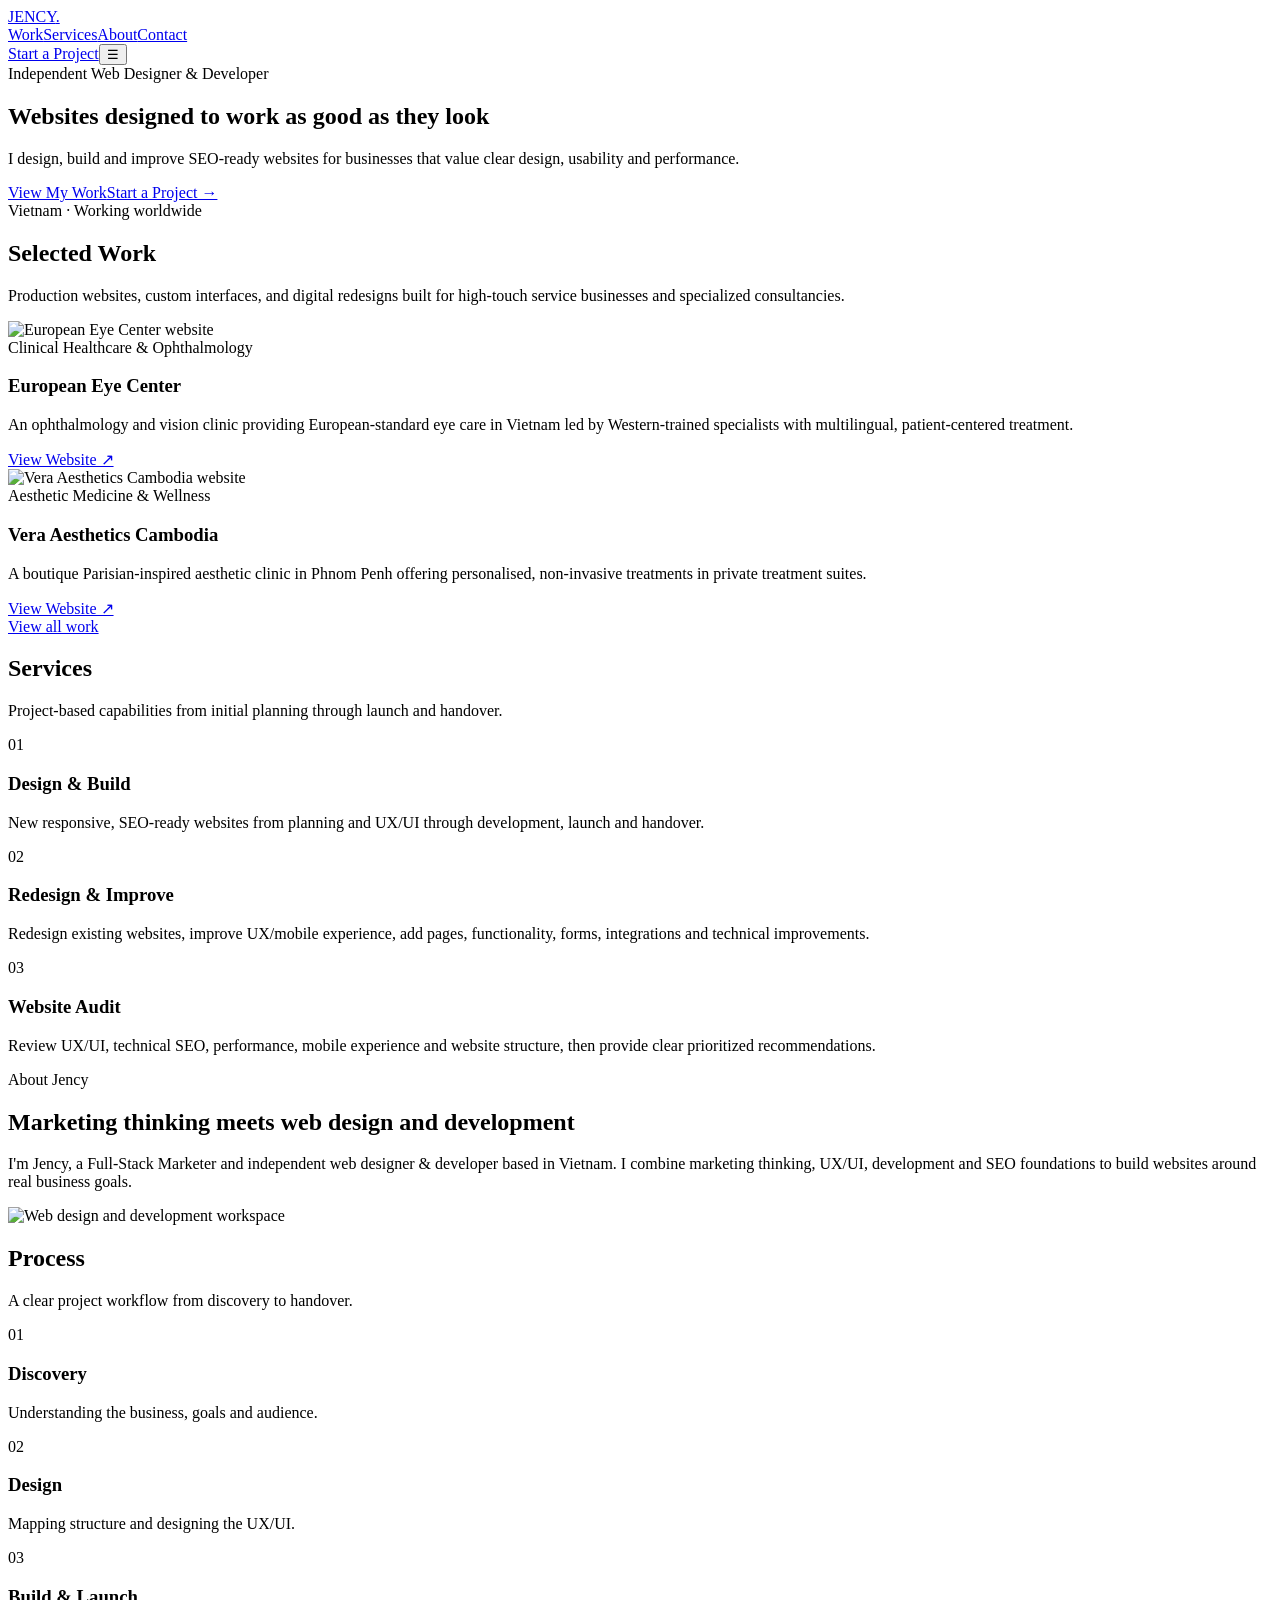
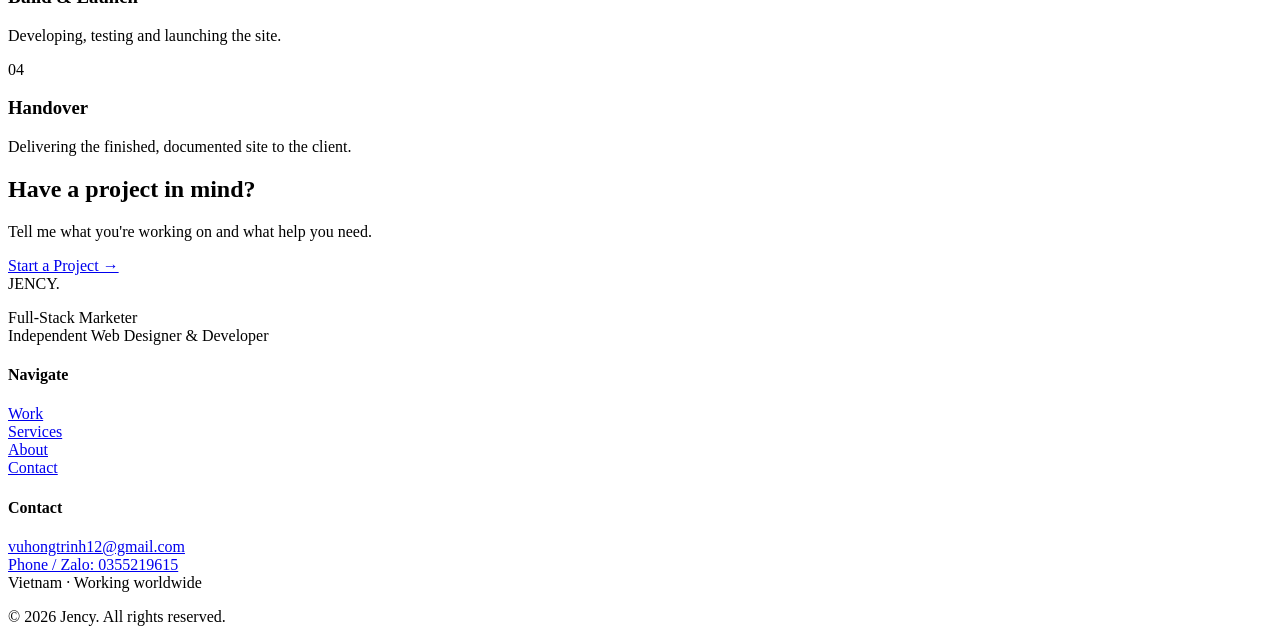
==== index.html @ 91e716db "Add files via upload" ====
<!DOCTYPE html>
<html lang="en"><head><meta charset="utf-8"/><meta content="width=device-width,initial-scale=1" name="viewport"/><title>Jency | Web Designer &amp; Developer</title><meta content="Jency — Full-Stack Marketer and Independent Web Designer &amp; Developer based in Vietnam." name="description"/><link href="assets/style.css" rel="stylesheet"/></head><body><header class="header"><div class="container nav"><a class="brand" href="./index.html">JENCY<span>.</span></a><nav class="navlinks"><a href="./work.html">Work</a><a href="./services.html">Services</a><a href="./about.html">About</a><a href="./contact.html">Contact</a></nav><a class="btn btn-primary" href="./contact.html">Start a Project</a><button aria-label="Open menu" class="menu">☰</button></div></header><main><section class="hero"><div class="container"><div class="eyebrow">Independent Web Designer &amp; Developer</div><h1>Websites designed to work as good as they look</h1><p class="lead">I design, build and improve SEO-ready websites for businesses that value clear design, usability and performance.</p><div class="actions"><a class="btn btn-secondary" href="./work.html">View My Work</a><a class="btn btn-primary" href="./contact.html">Start a Project →</a></div><div class="meta">Vietnam · Working worldwide</div></div></section><section class="section white"><div class="container"><div class="section-head"><h2>Selected Work</h2><p>Production websites, custom interfaces, and digital redesigns built for high-touch service businesses and specialized consultancies.</p></div><div class="work-grid"><article class="project"><div class="shot"><img alt="European Eye Center website" src="assets/images/portfolio_european_eye_center.png"/></div><div class="project-info"><div class="project-tag">Clinical Healthcare &amp; Ophthalmology</div><h3>European Eye Center</h3><p>An ophthalmology and vision clinic providing European-standard eye care in Vietnam led by Western-trained specialists with multilingual, patient-centered treatment.</p><a class="btn btn-primary project-cta" href="https://europeaneyecenter.com/" rel="noopener" target="_blank">View Website ↗</a></div></article><article class="project"><div class="shot"><img alt="Vera Aesthetics Cambodia website" src="assets/images/portfolio_vera_aesthetics.png"/></div><div class="project-info"><div class="project-tag">Aesthetic Medicine &amp; Wellness</div><h3>Vera Aesthetics Cambodia</h3><p>A boutique Parisian-inspired aesthetic clinic in Phnom Penh offering personalised, non-invasive treatments in private treatment suites.</p><a class="btn btn-primary project-cta" href="https://veraaestheticscambodia.com/" rel="noopener" target="_blank">View Website ↗</a></div></article></div><div class="actions"><a class="btn btn-secondary" href="./work.html">View all work</a></div></div></section><section class="section"><div class="container"><div class="section-head"><h2>Services</h2><p>Project-based capabilities from initial planning through launch and handover.</p></div><div class="services"><article class="service"><span class="num">01</span><h3>Design &amp; Build</h3><p>New responsive, SEO-ready websites from planning and UX/UI through development, launch and handover.</p></article><article class="service"><span class="num">02</span><h3>Redesign &amp; Improve</h3><p>Redesign existing websites, improve UX/mobile experience, add pages, functionality, forms, integrations and technical improvements.</p></article><article class="service"><span class="num">03</span><h3>Website Audit</h3><p>Review UX/UI, technical SEO, performance, mobile experience and website structure, then provide clear prioritized recommendations.</p></article></div></div></section><section class="section dark"><div class="container approach"><div><div class="eyebrow">About Jency</div><h2>Marketing thinking meets web design and development</h2><p>I'm Jency, a Full-Stack Marketer and independent web designer &amp; developer based in Vietnam. I combine marketing thinking, UX/UI, development and SEO foundations to build websites around real business goals.</p></div><img alt="Web design and development workspace" src="assets/images/jency_approach_workspace.webp"/></div></section><section class="section"><div class="container"><div class="section-head"><h2>Process</h2><p>A clear project workflow from discovery to handover.</p></div><div class="process"><div class="step"><span class="num">01</span><h3>Discovery</h3><p>Understanding the business, goals and audience.</p></div><div class="step"><span class="num">02</span><h3>Design</h3><p>Mapping structure and designing the UX/UI.</p></div><div class="step"><span class="num">03</span><h3>Build &amp; Launch</h3><p>Developing, testing and launching the site.</p></div><div class="step"><span class="num">04</span><h3>Handover</h3><p>Delivering the finished, documented site to the client.</p></div></div></div></section><section class="section white"><div class="container"><div class="section-head"><h2>Have a project in mind?</h2><p>Tell me what you're working on and what help you need.</p></div><a class="btn btn-primary" href="./contact.html">Start a Project →</a></div></section></main><footer class="footer"><div class="container"><div class="footer-grid"><div><div class="brand">JENCY<span>.</span></div><p>Full-Stack Marketer<br/>Independent Web Designer &amp; Developer</p></div><div><h4>Navigate</h4><p><a href="./work.html">Work</a><br/><a href="./services.html">Services</a><br/><a href="./about.html">About</a><br/><a href="./contact.html">Contact</a></p></div><div><h4>Contact</h4><p><a href="mailto:vuhongtrinh12@gmail.com">vuhongtrinh12@gmail.com</a><br/><a href="tel:0355219615">Phone / Zalo: 0355219615</a><br/>Vietnam · Working worldwide</p></div></div><div class="copyright">© 2026 Jency. All rights reserved.</div></div></footer><script src="assets/script.js"></script></body></html>
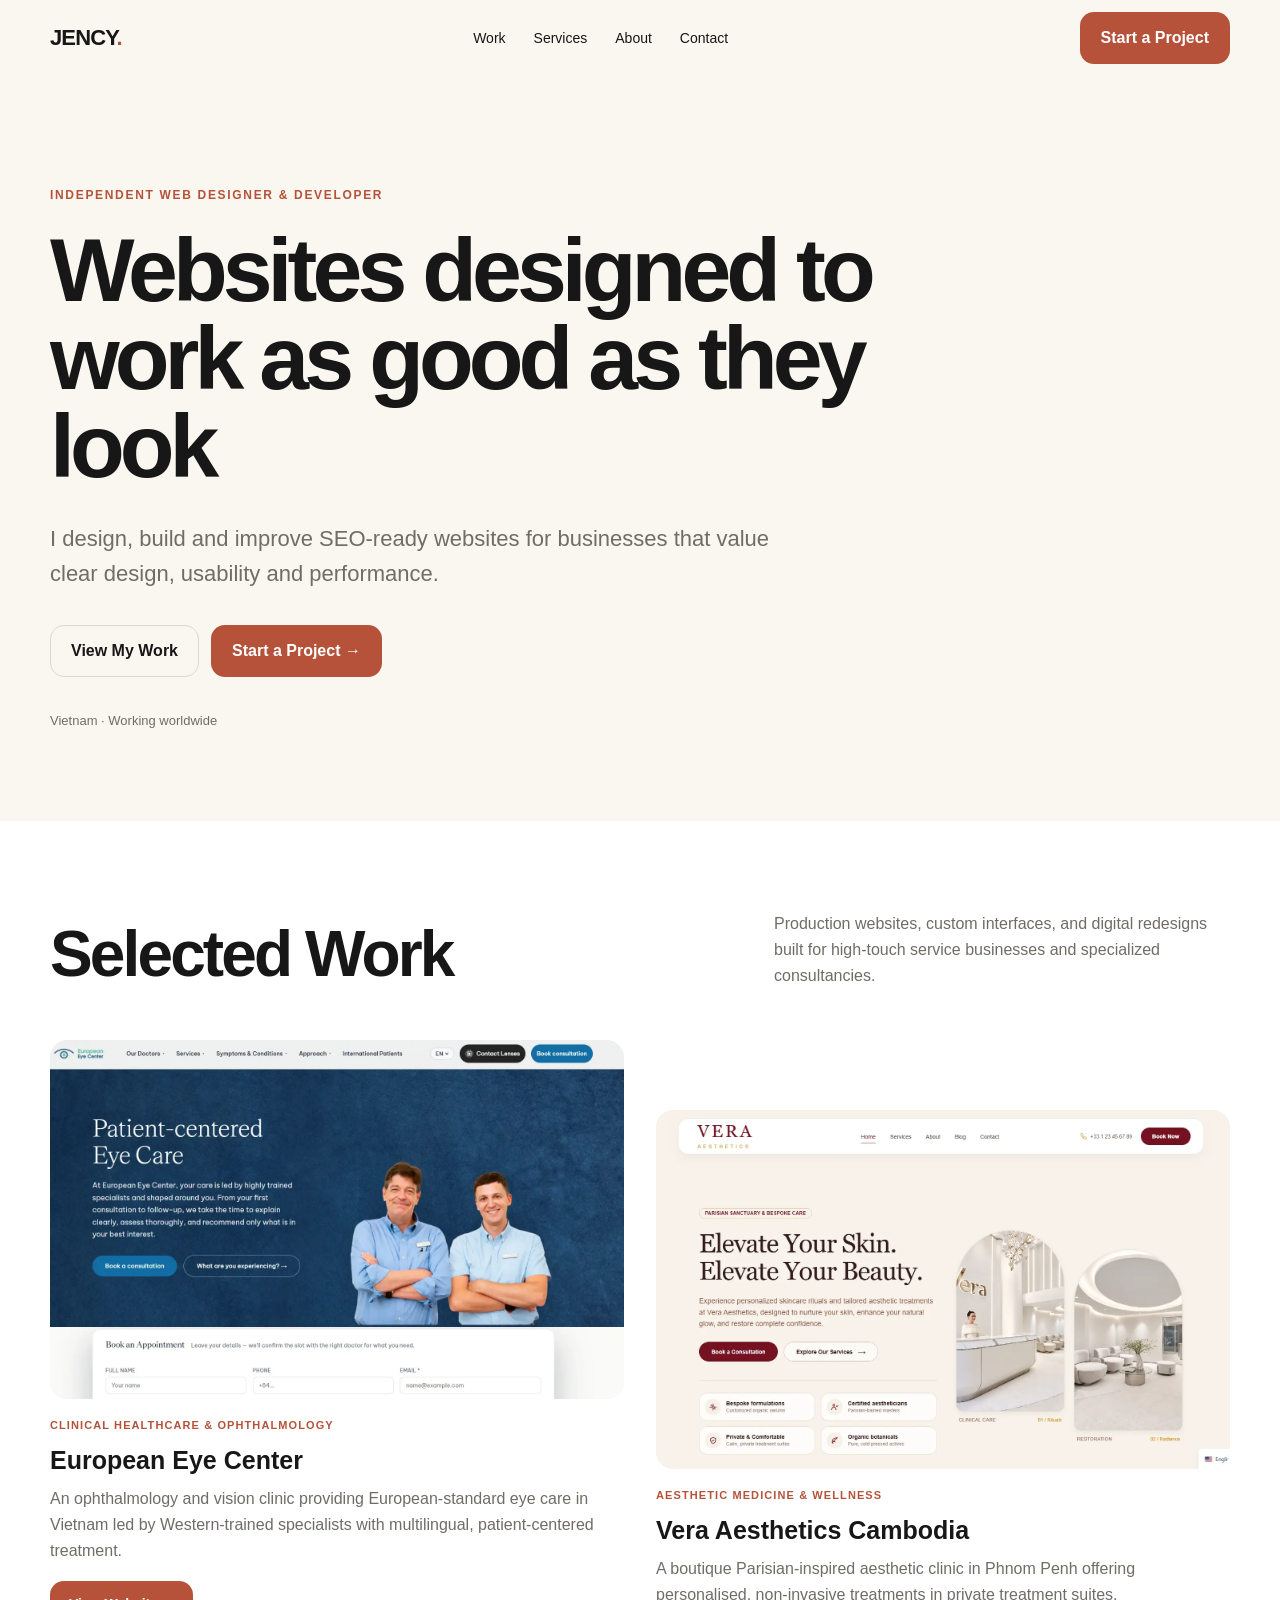
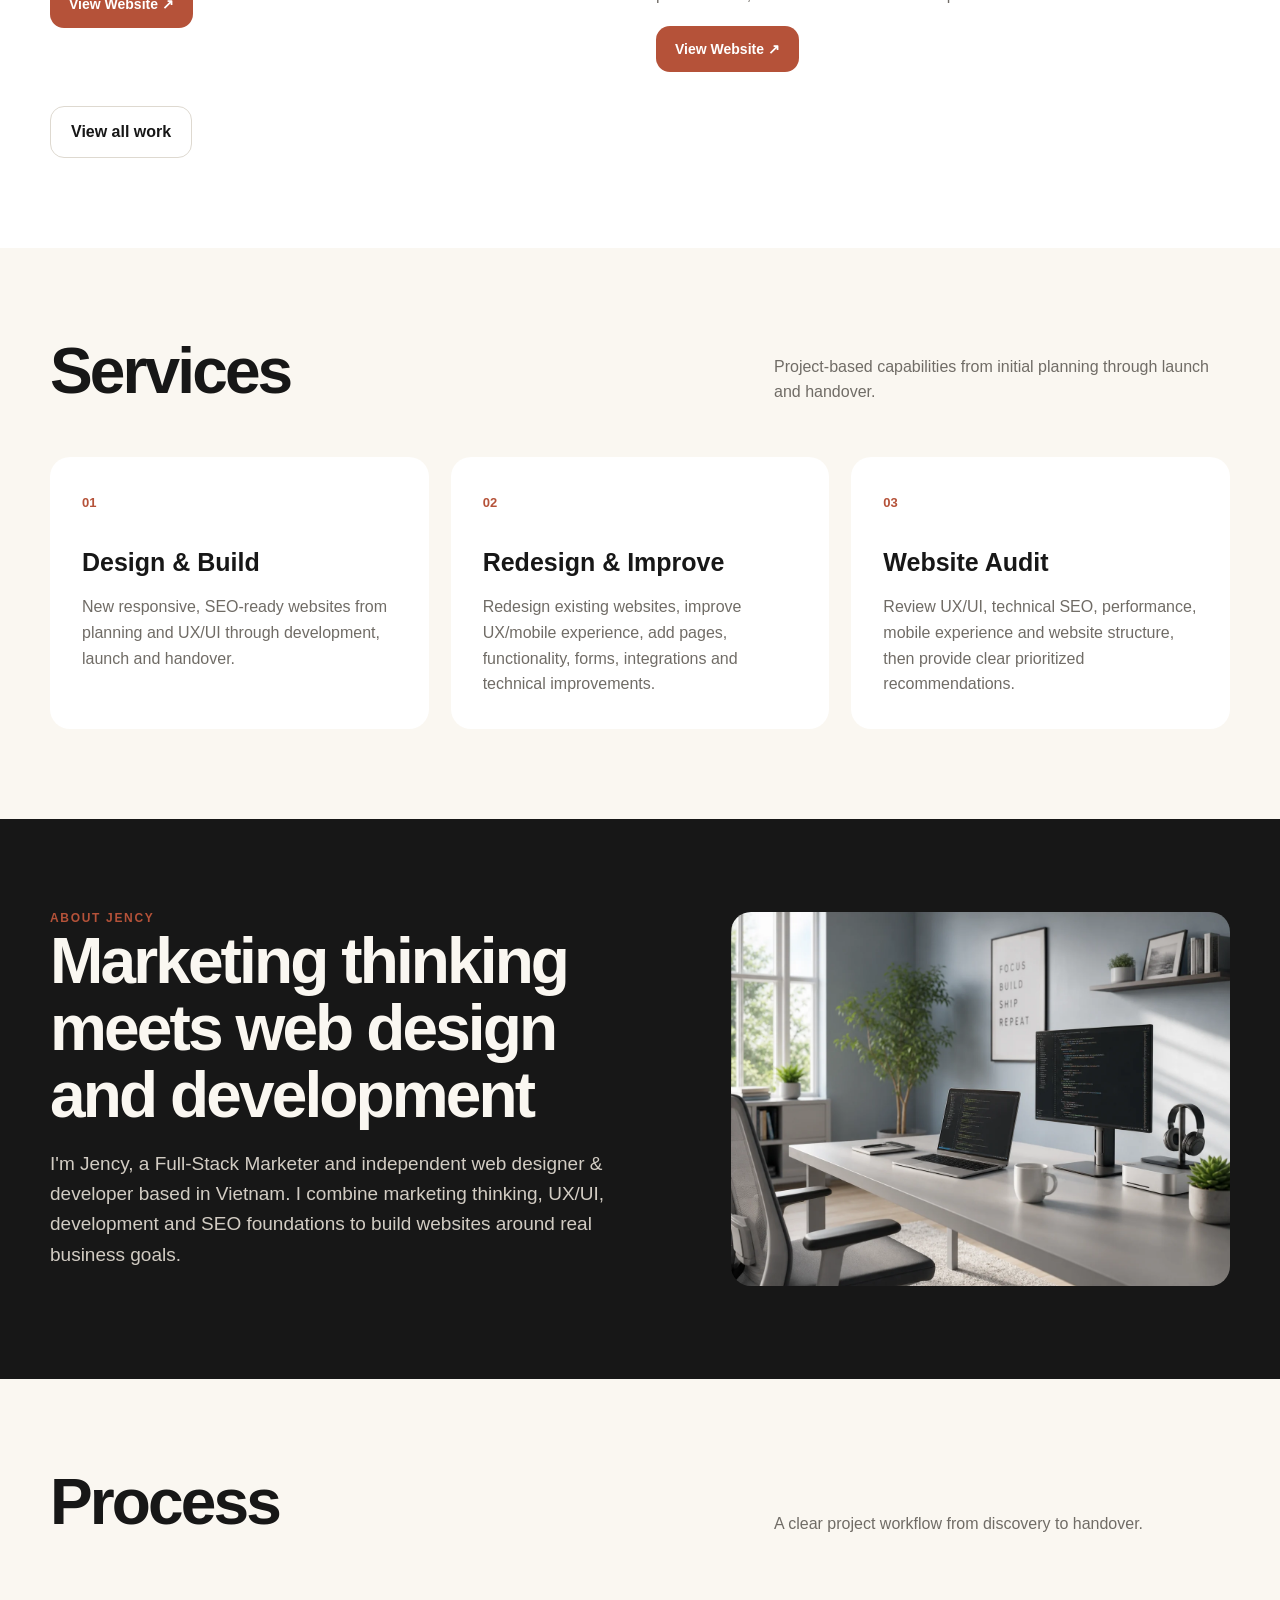
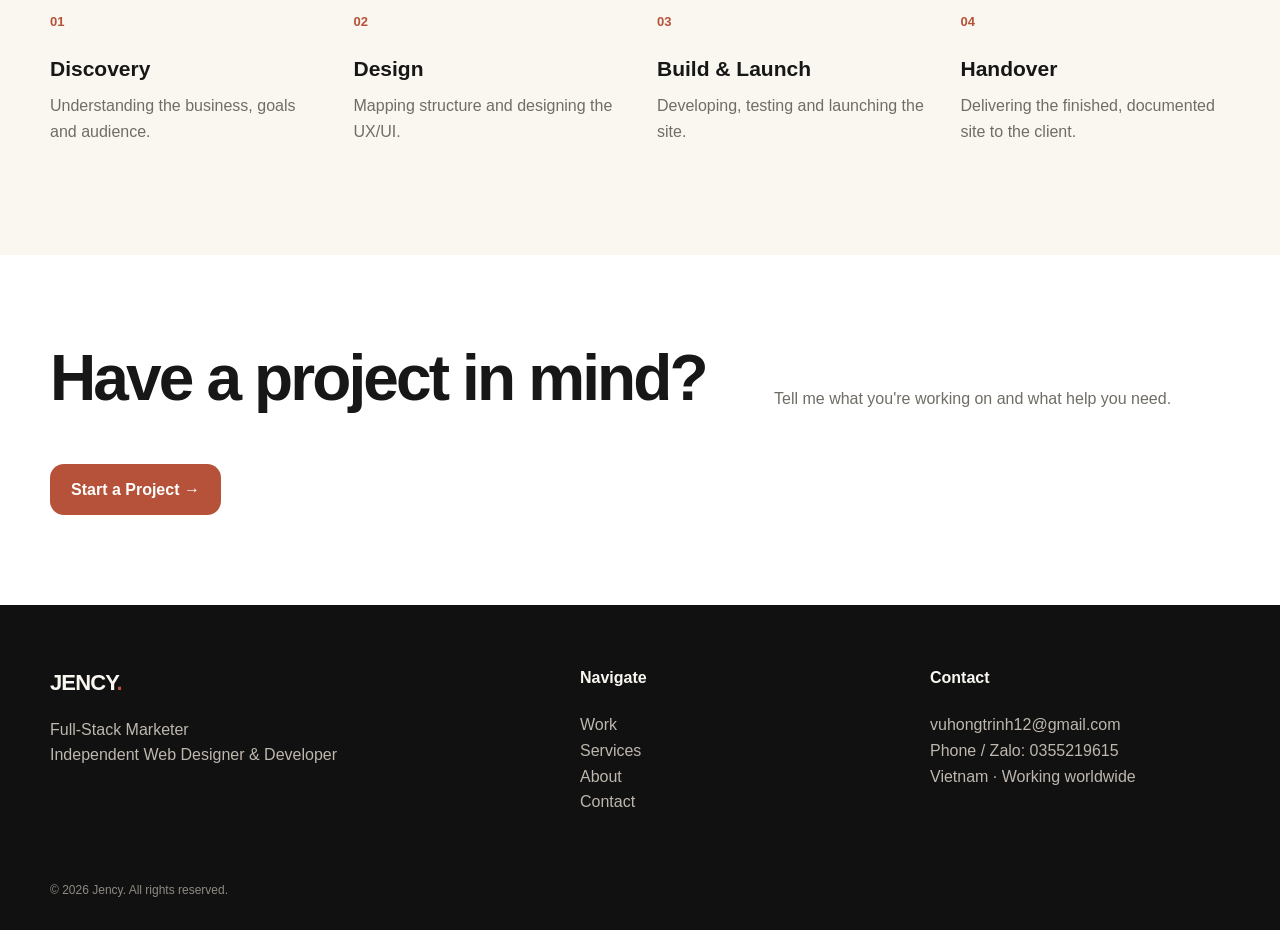
==== commit 0298d183: "pdate portfolio project images" ====
--- a/index.html
+++ b/index.html
@@ -1,2 +1,477 @@
 <!DOCTYPE html>
-<html lang="en"><head><meta charset="utf-8"/><meta content="width=device-width,initial-scale=1" name="viewport"/><title>Jency | Web Designer &amp; Developer</title><meta content="Jency — Full-Stack Marketer and Independent Web Designer &amp; Developer based in Vietnam." name="description"/><link href="assets/style.css" rel="stylesheet"/></head><body><header class="header"><div class="container nav"><a class="brand" href="./index.html">JENCY<span>.</span></a><nav class="navlinks"><a href="./work.html">Work</a><a href="./services.html">Services</a><a href="./about.html">About</a><a href="./contact.html">Contact</a></nav><a class="btn btn-primary" href="./contact.html">Start a Project</a><button aria-label="Open menu" class="menu">☰</button></div></header><main><section class="hero"><div class="container"><div class="eyebrow">Independent Web Designer &amp; Developer</div><h1>Websites designed to work as good as they look</h1><p class="lead">I design, build and improve SEO-ready websites for businesses that value clear design, usability and performance.</p><div class="actions"><a class="btn btn-secondary" href="./work.html">View My Work</a><a class="btn btn-primary" href="./contact.html">Start a Project →</a></div><div class="meta">Vietnam · Working worldwide</div></div></section><section class="section white"><div class="container"><div class="section-head"><h2>Selected Work</h2><p>Production websites, custom interfaces, and digital redesigns built for high-touch service businesses and specialized consultancies.</p></div><div class="work-grid"><article class="project"><div class="shot"><img alt="European Eye Center website" src="assets/images/portfolio_european_eye_center.png"/></div><div class="project-info"><div class="project-tag">Clinical Healthcare &amp; Ophthalmology</div><h3>European Eye Center</h3><p>An ophthalmology and vision clinic providing European-standard eye care in Vietnam led by Western-trained specialists with multilingual, patient-centered treatment.</p><a class="btn btn-primary project-cta" href="https://europeaneyecenter.com/" rel="noopener" target="_blank">View Website ↗</a></div></article><article class="project"><div class="shot"><img alt="Vera Aesthetics Cambodia website" src="assets/images/portfolio_vera_aesthetics.png"/></div><div class="project-info"><div class="project-tag">Aesthetic Medicine &amp; Wellness</div><h3>Vera Aesthetics Cambodia</h3><p>A boutique Parisian-inspired aesthetic clinic in Phnom Penh offering personalised, non-invasive treatments in private treatment suites.</p><a class="btn btn-primary project-cta" href="https://veraaestheticscambodia.com/" rel="noopener" target="_blank">View Website ↗</a></div></article></div><div class="actions"><a class="btn btn-secondary" href="./work.html">View all work</a></div></div></section><section class="section"><div class="container"><div class="section-head"><h2>Services</h2><p>Project-based capabilities from initial planning through launch and handover.</p></div><div class="services"><article class="service"><span class="num">01</span><h3>Design &amp; Build</h3><p>New responsive, SEO-ready websites from planning and UX/UI through development, launch and handover.</p></article><article class="service"><span class="num">02</span><h3>Redesign &amp; Improve</h3><p>Redesign existing websites, improve UX/mobile experience, add pages, functionality, forms, integrations and technical improvements.</p></article><article class="service"><span class="num">03</span><h3>Website Audit</h3><p>Review UX/UI, technical SEO, performance, mobile experience and website structure, then provide clear prioritized recommendations.</p></article></div></div></section><section class="section dark"><div class="container approach"><div><div class="eyebrow">About Jency</div><h2>Marketing thinking meets web design and development</h2><p>I'm Jency, a Full-Stack Marketer and independent web designer &amp; developer based in Vietnam. I combine marketing thinking, UX/UI, development and SEO foundations to build websites around real business goals.</p></div><img alt="Web design and development workspace" src="assets/images/jency_approach_workspace.webp"/></div></section><section class="section"><div class="container"><div class="section-head"><h2>Process</h2><p>A clear project workflow from discovery to handover.</p></div><div class="process"><div class="step"><span class="num">01</span><h3>Discovery</h3><p>Understanding the business, goals and audience.</p></div><div class="step"><span class="num">02</span><h3>Design</h3><p>Mapping structure and designing the UX/UI.</p></div><div class="step"><span class="num">03</span><h3>Build &amp; Launch</h3><p>Developing, testing and launching the site.</p></div><div class="step"><span class="num">04</span><h3>Handover</h3><p>Delivering the finished, documented site to the client.</p></div></div></div></section><section class="section white"><div class="container"><div class="section-head"><h2>Have a project in mind?</h2><p>Tell me what you're working on and what help you need.</p></div><a class="btn btn-primary" href="./contact.html">Start a Project →</a></div></section></main><footer class="footer"><div class="container"><div class="footer-grid"><div><div class="brand">JENCY<span>.</span></div><p>Full-Stack Marketer<br/>Independent Web Designer &amp; Developer</p></div><div><h4>Navigate</h4><p><a href="./work.html">Work</a><br/><a href="./services.html">Services</a><br/><a href="./about.html">About</a><br/><a href="./contact.html">Contact</a></p></div><div><h4>Contact</h4><p><a href="mailto:vuhongtrinh12@gmail.com">vuhongtrinh12@gmail.com</a><br/><a href="tel:0355219615">Phone / Zalo: 0355219615</a><br/>Vietnam · Working worldwide</p></div></div><div class="copyright">© 2026 Jency. All rights reserved.</div></div></footer><script src="assets/script.js"></script></body></html>+<html lang="en">
+
+<head>
+  <meta charset="utf-8"/>
+  <meta content="width=device-width,initial-scale=1" name="viewport"/>
+
+  <title>Jency | Web Designer &amp; Developer</title>
+
+  <meta
+    content="Jency — Full-Stack Marketer and Independent Web Designer &amp; Developer based in Vietnam."
+    name="description"
+  />
+
+  <link href="assets/style.css" rel="stylesheet"/>
+</head>
+
+<body>
+
+  <!-- HEADER -->
+  <header class="header">
+    <div class="container nav">
+
+      <a class="brand" href="./index.html">
+        JENCY<span>.</span>
+      </a>
+
+      <nav class="navlinks">
+        <a href="./work.html">Work</a>
+        <a href="./services.html">Services</a>
+        <a href="./about.html">About</a>
+        <a href="./contact.html">Contact</a>
+      </nav>
+
+      <a class="btn btn-primary" href="./contact.html">
+        Start a Project
+      </a>
+
+      <button aria-label="Open menu" class="menu">☰</button>
+
+    </div>
+  </header>
+
+
+  <main>
+
+    <!-- HERO -->
+    <section class="hero">
+      <div class="container">
+
+        <div class="eyebrow">
+          Independent Web Designer &amp; Developer
+        </div>
+
+        <h1>
+          Websites designed to work as good as they look
+        </h1>
+
+        <p class="lead">
+          I design, build and improve SEO-ready websites for businesses
+          that value clear design, usability and performance.
+        </p>
+
+        <div class="actions">
+
+          <a class="btn btn-secondary" href="./work.html">
+            View My Work
+          </a>
+
+          <a class="btn btn-primary" href="./contact.html">
+            Start a Project →
+          </a>
+
+        </div>
+
+        <div class="meta">
+          Vietnam · Working worldwide
+        </div>
+
+      </div>
+    </section>
+
+
+    <!-- SELECTED WORK -->
+    <section class="section white">
+      <div class="container">
+
+        <div class="section-head">
+
+          <h2>Selected Work</h2>
+
+          <p>
+            Production websites, custom interfaces, and digital redesigns
+            built for high-touch service businesses and specialized
+            consultancies.
+          </p>
+
+        </div>
+
+
+        <div class="work-grid">
+
+
+          <!-- EUROPEAN EYE CENTER -->
+          <article class="project">
+
+            <div class="shot">
+
+              <img
+                alt="European Eye Center website"
+                src="assets/images/portfolio_european_eye_center.webp"
+              />
+
+            </div>
+
+            <div class="project-info">
+
+              <div class="project-tag">
+                Clinical Healthcare &amp; Ophthalmology
+              </div>
+
+              <h3>European Eye Center</h3>
+
+              <p>
+                An ophthalmology and vision clinic providing European-standard
+                eye care in Vietnam led by Western-trained specialists with
+                multilingual, patient-centered treatment.
+              </p>
+
+              <a
+                class="btn btn-primary project-cta"
+                href="https://europeaneyecenter.com/"
+                rel="noopener"
+                target="_blank"
+              >
+                View Website ↗
+              </a>
+
+            </div>
+
+          </article>
+
+
+          <!-- VERA AESTHETICS CAMBODIA -->
+          <article class="project">
+
+            <div class="shot">
+
+              <img
+                alt="Vera Aesthetics Cambodia website"
+                src="assets/images/portfolio_vera_aesthetics.webp"
+              />
+
+            </div>
+
+            <div class="project-info">
+
+              <div class="project-tag">
+                Aesthetic Medicine &amp; Wellness
+              </div>
+
+              <h3>Vera Aesthetics Cambodia</h3>
+
+              <p>
+                A boutique Parisian-inspired aesthetic clinic in Phnom Penh
+                offering personalised, non-invasive treatments in private
+                treatment suites.
+              </p>
+
+              <a
+                class="btn btn-primary project-cta"
+                href="https://veraaestheticscambodia.com/"
+                rel="noopener"
+                target="_blank"
+              >
+                View Website ↗
+              </a>
+
+            </div>
+
+          </article>
+
+
+        </div>
+
+
+        <div class="actions">
+
+          <a class="btn btn-secondary" href="./work.html">
+            View all work
+          </a>
+
+        </div>
+
+      </div>
+    </section>
+
+
+    <!-- SERVICES -->
+    <section class="section">
+      <div class="container">
+
+        <div class="section-head">
+
+          <h2>Services</h2>
+
+          <p>
+            Project-based capabilities from initial planning through
+            launch and handover.
+          </p>
+
+        </div>
+
+
+        <div class="services">
+
+          <article class="service">
+
+            <span class="num">01</span>
+
+            <h3>Design &amp; Build</h3>
+
+            <p>
+              New responsive, SEO-ready websites from planning and UX/UI
+              through development, launch and handover.
+            </p>
+
+          </article>
+
+
+          <article class="service">
+
+            <span class="num">02</span>
+
+            <h3>Redesign &amp; Improve</h3>
+
+            <p>
+              Redesign existing websites, improve UX/mobile experience,
+              add pages, functionality, forms, integrations and technical
+              improvements.
+            </p>
+
+          </article>
+
+
+          <article class="service">
+
+            <span class="num">03</span>
+
+            <h3>Website Audit</h3>
+
+            <p>
+              Review UX/UI, technical SEO, performance, mobile experience
+              and website structure, then provide clear prioritized
+              recommendations.
+            </p>
+
+          </article>
+
+        </div>
+
+      </div>
+    </section>
+
+
+    <!-- ABOUT -->
+    <section class="section dark">
+
+      <div class="container approach">
+
+        <div>
+
+          <div class="eyebrow">
+            About Jency
+          </div>
+
+          <h2>
+            Marketing thinking meets web design and development
+          </h2>
+
+          <p>
+            I'm Jency, a Full-Stack Marketer and independent web designer
+            &amp; developer based in Vietnam. I combine marketing thinking,
+            UX/UI, development and SEO foundations to build websites around
+            real business goals.
+          </p>
+
+        </div>
+
+
+        <img
+          alt="Web design and development workspace"
+          src="assets/images/jency_approach_workspace.webp"
+        />
+
+      </div>
+
+    </section>
+
+
+    <!-- PROCESS -->
+    <section class="section">
+
+      <div class="container">
+
+        <div class="section-head">
+
+          <h2>Process</h2>
+
+          <p>
+            A clear project workflow from discovery to handover.
+          </p>
+
+        </div>
+
+
+        <div class="process">
+
+          <div class="step">
+
+            <span class="num">01</span>
+
+            <h3>Discovery</h3>
+
+            <p>
+              Understanding the business, goals and audience.
+            </p>
+
+          </div>
+
+
+          <div class="step">
+
+            <span class="num">02</span>
+
+            <h3>Design</h3>
+
+            <p>
+              Mapping structure and designing the UX/UI.
+            </p>
+
+          </div>
+
+
+          <div class="step">
+
+            <span class="num">03</span>
+
+            <h3>Build &amp; Launch</h3>
+
+            <p>
+              Developing, testing and launching the site.
+            </p>
+
+          </div>
+
+
+          <div class="step">
+
+            <span class="num">04</span>
+
+            <h3>Handover</h3>
+
+            <p>
+              Delivering the finished, documented site to the client.
+            </p>
+
+          </div>
+
+        </div>
+
+      </div>
+
+    </section>
+
+
+    <!-- CTA -->
+    <section class="section white">
+
+      <div class="container">
+
+        <div class="section-head">
+
+          <h2>Have a project in mind?</h2>
+
+          <p>
+            Tell me what you're working on and what help you need.
+          </p>
+
+        </div>
+
+        <a class="btn btn-primary" href="./contact.html">
+          Start a Project →
+        </a>
+
+      </div>
+
+    </section>
+
+  </main>
+
+
+  <!-- FOOTER -->
+  <footer class="footer">
+
+    <div class="container">
+
+      <div class="footer-grid">
+
+        <div>
+
+          <div class="brand">
+            JENCY<span>.</span>
+          </div>
+
+          <p>
+            Full-Stack Marketer<br/>
+            Independent Web Designer &amp; Developer
+          </p>
+
+        </div>
+
+
+        <div>
+
+          <h4>Navigate</h4>
+
+          <p>
+            <a href="./work.html">Work</a><br/>
+            <a href="./services.html">Services</a><br/>
+            <a href="./about.html">About</a><br/>
+            <a href="./contact.html">Contact</a>
+          </p>
+
+        </div>
+
+
+        <div>
+
+          <h4>Contact</h4>
+
+          <p>
+
+            <a href="mailto:vuhongtrinh12@gmail.com">
+              vuhongtrinh12@gmail.com
+            </a>
+
+            <br/>
+
+            <a href="tel:0355219615">
+              Phone / Zalo: 0355219615
+            </a>
+
+            <br/>
+
+            Vietnam · Working worldwide
+
+          </p>
+
+        </div>
+
+      </div>
+
+
+      <div class="copyright">
+        © 2026 Jency. All rights reserved.
+      </div>
+
+    </div>
+
+  </footer>
+
+
+  <script src="assets/script.js"></script>
+
+</body>
+</html>
--- a/assets/style.css
+++ b/assets/style.css
@@ -0,0 +1,8 @@
+
+:root{--ink:#171717;--terra:#B55239;--ivory:#FAF7F1;--muted:#706C66;--line:#DED9D0;--white:#fff;--max:1180px}
+*{box-sizing:border-box}html{scroll-behavior:smooth}body{margin:0;background:var(--ivory);color:var(--ink);font-family:Inter,Arial,sans-serif;line-height:1.6}a{color:inherit;text-decoration:none}img{display:block;max-width:100%}.container{width:min(var(--max),calc(100% - 40px));margin:auto}.header{position:sticky;top:0;z-index:50;background:rgba(250,247,241,.94);backdrop-filter:blur(12px)}.nav{height:76px;display:flex;align-items:center;justify-content:space-between}.brand{font-size:22px;font-weight:800;letter-spacing:-.04em}.brand span{color:var(--terra)}.navlinks{display:flex;align-items:center;gap:28px;font-size:14px}.btn{display:inline-flex;align-items:center;justify-content:center;gap:8px;padding:12px 20px;border-radius:14px;border:1px solid transparent;font-weight:700;transition:.2s}.btn-primary{background:var(--terra);color:#fff}.btn-primary:hover{background:var(--ink)}.btn-secondary{border-color:var(--line);background:transparent}.btn-secondary:hover{border-color:var(--ink)}.menu{display:none;background:none;border:0;font-size:25px}.hero{padding:110px 0 90px}.eyebrow{font-size:12px;text-transform:uppercase;letter-spacing:.14em;color:var(--terra);font-weight:800}.hero h1{font-size:clamp(48px,7vw,92px);line-height:.98;letter-spacing:-.055em;max-width:950px;margin:22px 0 30px}.lead{font-size:clamp(18px,2vw,22px);color:var(--muted);max-width:720px}.actions{display:flex;gap:12px;flex-wrap:wrap;margin-top:34px}.meta{margin-top:34px;color:var(--muted);font-size:13px}.section{padding:90px 0}.section.white{background:#fff}.section.dark{background:var(--ink);color:var(--ivory)}.section-head{display:grid;grid-template-columns:1.2fr .8fr;gap:40px;align-items:end;margin-bottom:52px}.section h2{font-size:clamp(38px,5vw,64px);line-height:1.05;letter-spacing:-.045em;margin:0}.section-head p{margin:0;color:var(--muted)}.dark .section-head p{color:#c8c1b7}.work-grid{display:grid;grid-template-columns:1fr 1fr;gap:56px 32px}.project:nth-child(even){margin-top:70px}.shot{overflow:hidden;border-radius:18px;background:#eee}.shot img{width:100%;aspect-ratio:16/10;object-fit:cover;object-position:top;transition:transform .45s}.project:hover .shot img{transform:scale(1.015)}.project-info{padding-top:18px}.project-tag{font-size:11px;letter-spacing:.1em;text-transform:uppercase;color:var(--terra);font-weight:800}.project h3{font-size:25px;margin:6px 0}.project p{color:var(--muted);margin:0;max-width:560px}.services{display:grid;grid-template-columns:repeat(3,1fr);gap:22px}.service{padding:32px;border-radius:20px;background:#fff}.num{color:var(--terra);font-weight:800;font-size:13px}.service h3{font-size:25px;margin:28px 0 12px}.service p{color:var(--muted);margin:0}.approach{display:grid;grid-template-columns:1.1fr .9fr;gap:70px;align-items:center}.approach h2{max-width:700px}.approach p{font-size:19px;color:#d2ccc3;max-width:690px}.approach img{border-radius:20px;aspect-ratio:4/3;object-fit:cover}.process{display:grid;grid-template-columns:repeat(4,1fr);gap:34px}.step{padding:20px 0}.step h3{font-size:21px;margin:18px 0 8px}.step p{color:var(--muted);margin:0}.contact{display:grid;grid-template-columns:.85fr 1.15fr;gap:70px}.contact h2{margin-bottom:20px}.contact-details{margin-top:32px;display:grid;gap:10px}.form{background:#fff;padding:34px;border-radius:22px}.fields{display:grid;grid-template-columns:1fr 1fr;gap:18px}.field{display:grid;gap:7px}.field.full{grid-column:1/-1}label{font-size:13px;font-weight:700}input,select,textarea{width:100%;padding:13px 14px;border:1px solid var(--line);border-radius:12px;background:#fff;font:inherit}textarea{min-height:140px;resize:vertical}.footer{background:#111;color:var(--ivory);padding:60px 0 30px}.footer-grid{display:grid;grid-template-columns:1.6fr 1fr 1fr;gap:50px}.footer p,.footer a{color:#bdb7ae}.footer h4{margin-top:0}.copyright{margin-top:50px;color:#8f8981;font-size:12px}.page-hero{padding:90px 0 60px}.page-hero h1{font-size:clamp(50px,7vw,84px);letter-spacing:-.05em;line-height:1;margin:10px 0 20px}.about-grid{display:grid;grid-template-columns:1fr 1fr;gap:70px;align-items:center}.about-grid img{border-radius:20px}.about-copy p{font-size:18px;color:var(--muted)}
+@media(max-width:850px){.navlinks{display:none}.menu{display:block}.navlinks.open{display:flex;position:absolute;top:76px;left:0;right:0;background:var(--ivory);padding:24px;flex-direction:column;align-items:flex-start}.hero{padding:75px 0 65px}.section{padding:70px 0}.section-head,.approach,.contact,.about-grid{grid-template-columns:1fr}.work-grid,.services,.process{grid-template-columns:1fr}.project:nth-child(even){margin-top:0}.fields{grid-template-columns:1fr}.footer-grid{grid-template-columns:1fr}.nav .btn{display:none}}
+
+.project-cta{margin-top:18px;padding:11px 18px;font-size:14px;width:max-content}.project-info .project-cta{color:#fff}.project-cta:hover{color:#fff}
+
+.form-status{margin:12px 0 0;font-size:13px;line-height:1.5}.form-status.success{color:#2f6b45}.form-status.error{color:#a13a2c}.form .btn[disabled]{opacity:.7;cursor:wait}
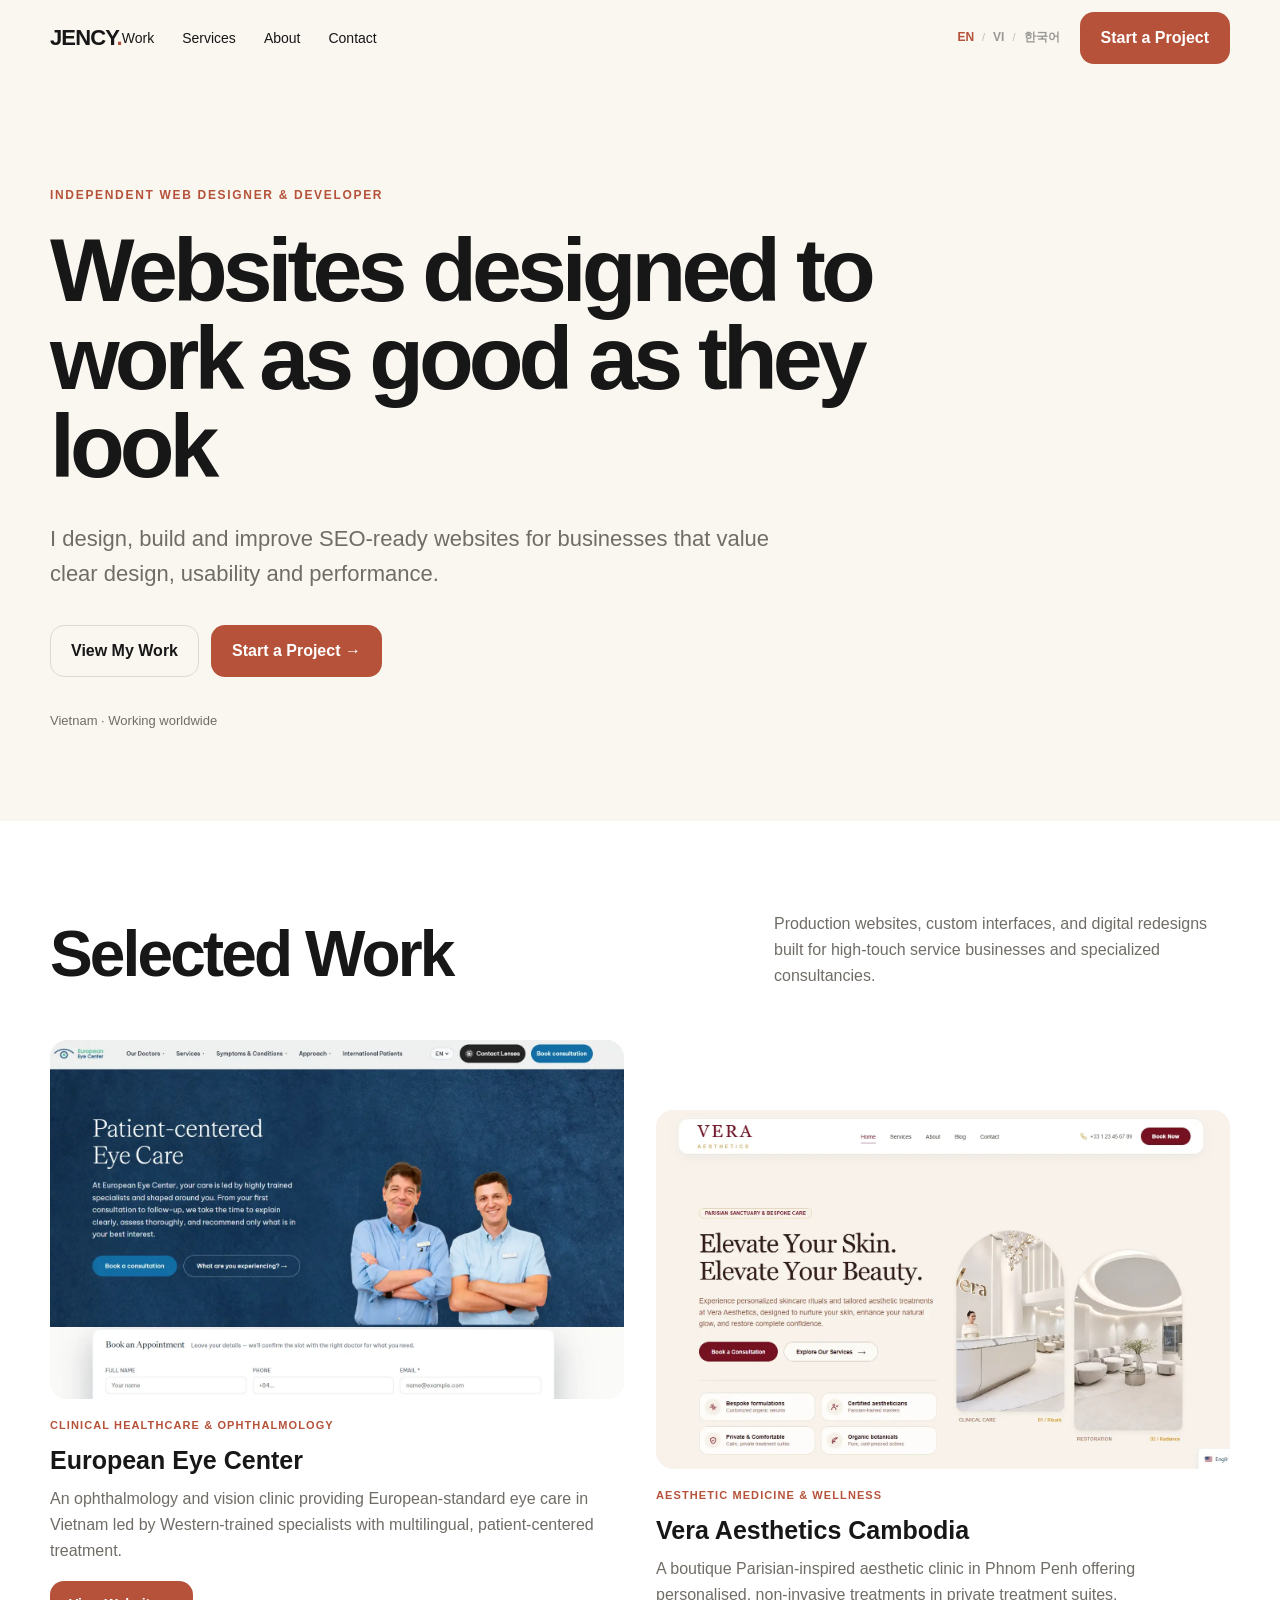
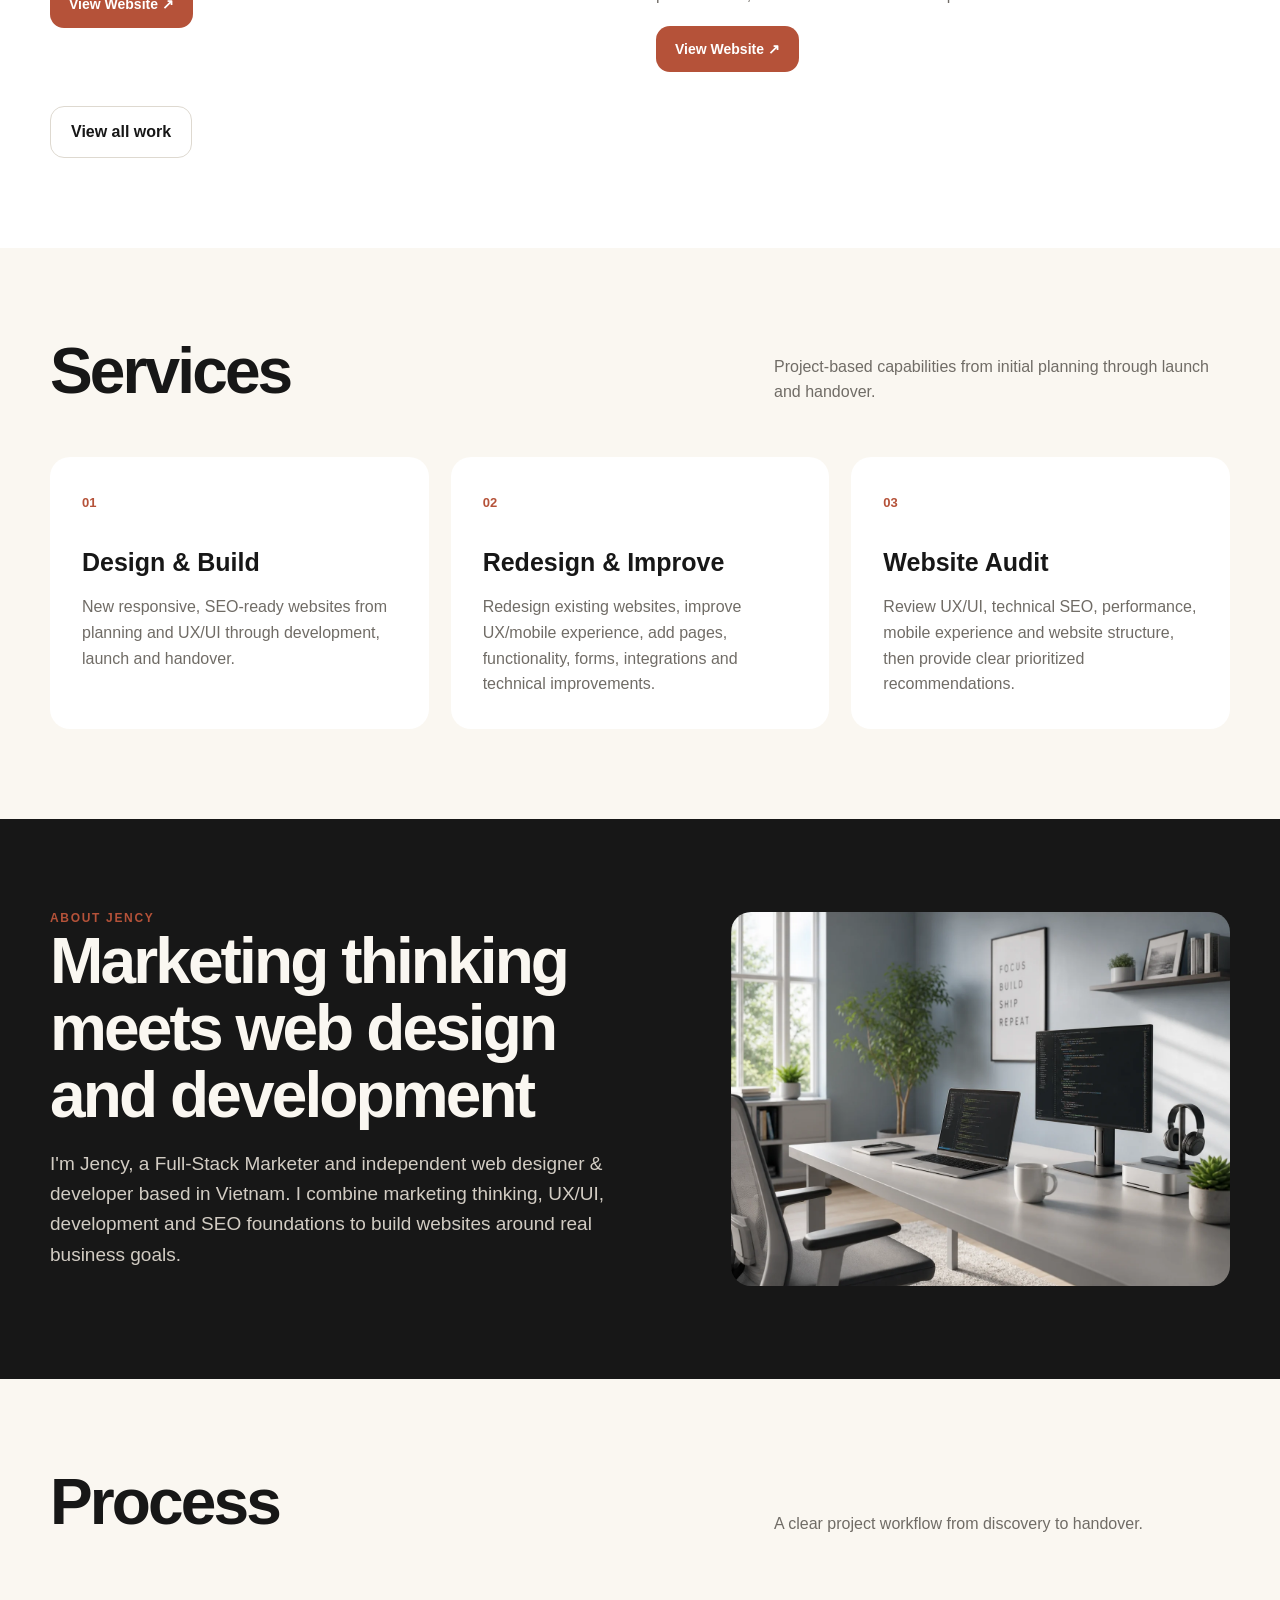
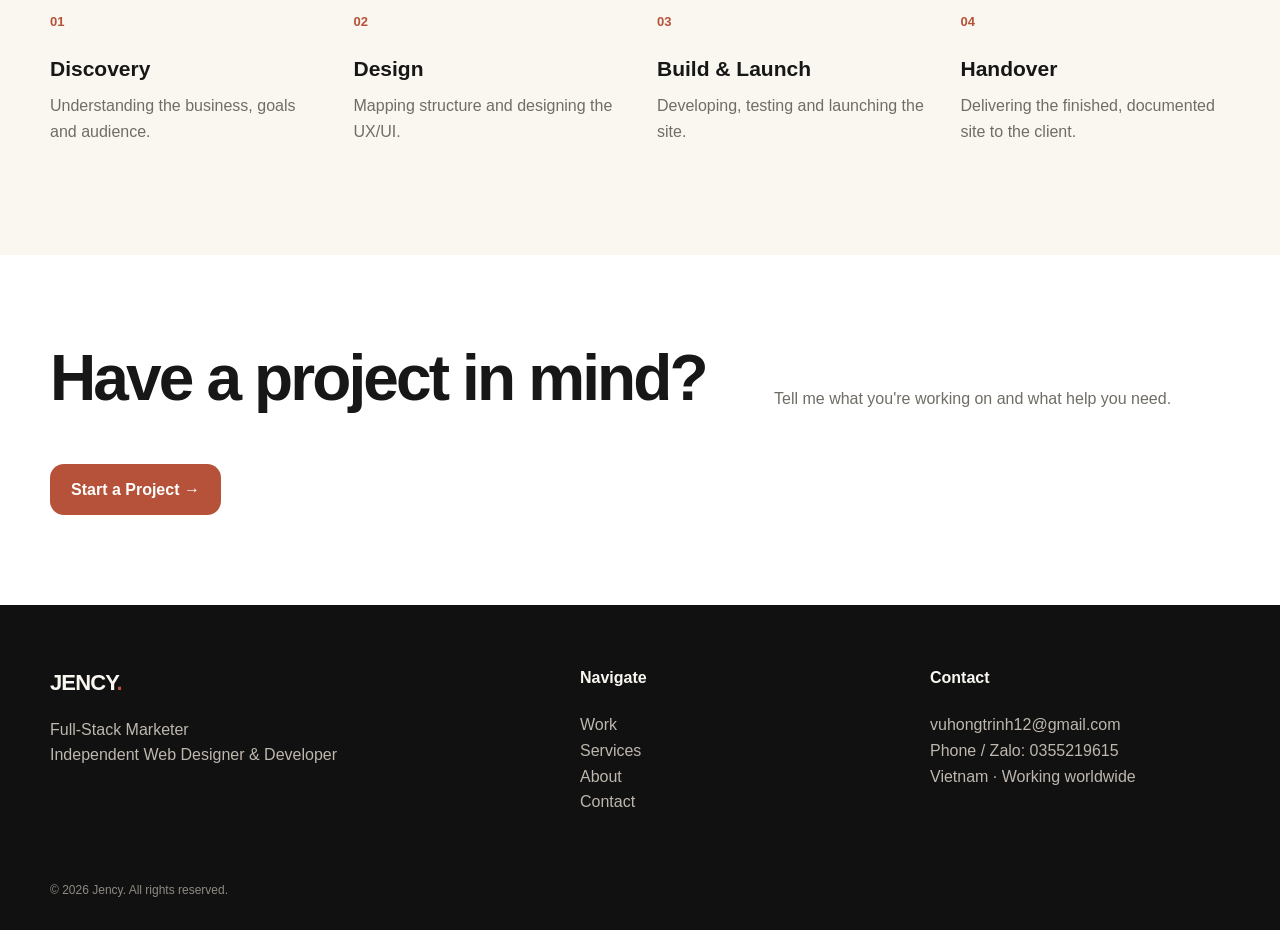
==== commit 81f9b374: "Add English, Vietnamese and Korean language support" ====
--- a/index.html
+++ b/index.html
@@ -1,477 +1,279 @@
 <!DOCTYPE html>
+
 <html lang="en">
-
 <head>
-  <meta charset="utf-8"/>
-  <meta content="width=device-width,initial-scale=1" name="viewport"/>
-
-  <title>Jency | Web Designer &amp; Developer</title>
-
-  <meta
-    content="Jency — Full-Stack Marketer and Independent Web Designer &amp; Developer based in Vietnam."
-    name="description"
-  />
-
-  <link href="assets/style.css" rel="stylesheet"/>
+<meta charset="utf-8"/>
+<meta content="width=device-width,initial-scale=1" name="viewport"/>
+<title>Jency | Web Designer &amp; Developer</title>
+<meta content="Jency — Full-Stack Marketer and Independent Web Designer &amp; Developer based in Vietnam." name="description"/>
+<link href="assets/style.css" rel="stylesheet"/>
 </head>
-
 <body>
-
-  <!-- HEADER -->
-  <header class="header">
-    <div class="container nav">
-
-      <a class="brand" href="./index.html">
+<!-- HEADER -->
+<header class="header">
+<div class="container nav">
+<a class="brand" href="./index.html">
         JENCY<span>.</span>
-      </a>
-
-      <nav class="navlinks">
-        <a href="./work.html">Work</a>
-        <a href="./services.html">Services</a>
-        <a href="./about.html">About</a>
-        <a href="./contact.html">Contact</a>
-      </nav>
-
-      <a class="btn btn-primary" href="./contact.html">
+</a>
+<nav class="navlinks">
+<a data-i18n="nav_work" href="./work.html">Work</a>
+<a data-i18n="nav_services" href="./services.html">Services</a>
+<a data-i18n="nav_about" href="./about.html">About</a>
+<a data-i18n="nav_contact" href="./contact.html">Contact</a>
+</nav>
+<div aria-label="Language" class="language-switcher"><button data-lang="en" type="button">EN</button><span>/</span><button data-lang="vi" type="button">VI</button><span>/</span><button data-lang="ko" type="button">한국어</button></div><a class="btn btn-primary" data-i18n="start_project" href="./contact.html">
         Start a Project
       </a>
-
-      <button aria-label="Open menu" class="menu">☰</button>
-
-    </div>
-  </header>
-
-
-  <main>
-
-    <!-- HERO -->
-    <section class="hero">
-      <div class="container">
-
-        <div class="eyebrow">
+<button aria-label="Open menu" class="menu">☰</button>
+</div>
+</header>
+<main>
+<!-- HERO -->
+<section class="hero">
+<div class="container">
+<div class="eyebrow" data-i18n="home_eyebrow">
           Independent Web Designer &amp; Developer
         </div>
-
-        <h1>
+<h1 data-i18n="home_title">
           Websites designed to work as good as they look
         </h1>
-
-        <p class="lead">
+<p class="lead" data-i18n="home_lead">
           I design, build and improve SEO-ready websites for businesses
           that value clear design, usability and performance.
         </p>
-
-        <div class="actions">
-
-          <a class="btn btn-secondary" href="./work.html">
+<div class="actions">
+<a class="btn btn-secondary" data-i18n="view_my_work" href="./work.html">
             View My Work
           </a>
-
-          <a class="btn btn-primary" href="./contact.html">
+<a class="btn btn-primary" data-i18n="start_project_arrow" href="./contact.html">
             Start a Project →
           </a>
-
-        </div>
-
-        <div class="meta">
+</div>
+<div class="meta" data-i18n="location_worldwide">
           Vietnam · Working worldwide
         </div>
-
-      </div>
-    </section>
-
-
-    <!-- SELECTED WORK -->
-    <section class="section white">
-      <div class="container">
-
-        <div class="section-head">
-
-          <h2>Selected Work</h2>
-
-          <p>
+</div>
+</section>
+<!-- SELECTED WORK -->
+<section class="section white">
+<div class="container">
+<div class="section-head">
+<h2 data-i18n="selected_work">Selected Work</h2>
+<p data-i18n="selected_work_desc">
             Production websites, custom interfaces, and digital redesigns
             built for high-touch service businesses and specialized
             consultancies.
           </p>
-
-        </div>
-
-
-        <div class="work-grid">
-
-
-          <!-- EUROPEAN EYE CENTER -->
-          <article class="project">
-
-            <div class="shot">
-
-              <img
-                alt="European Eye Center website"
-                src="assets/images/portfolio_european_eye_center.webp"
-              />
-
-            </div>
-
-            <div class="project-info">
-
-              <div class="project-tag">
+</div>
+<div class="work-grid">
+<!-- EUROPEAN EYE CENTER -->
+<article class="project">
+<div class="shot">
+<img alt="European Eye Center website" src="assets/images/portfolio_european_eye_center.webp"/>
+</div>
+<div class="project-info">
+<div class="project-tag" data-i18n="tag_eec">
                 Clinical Healthcare &amp; Ophthalmology
               </div>
-
-              <h3>European Eye Center</h3>
-
-              <p>
+<h3>European Eye Center</h3>
+<p data-i18n="desc_eec">
                 An ophthalmology and vision clinic providing European-standard
                 eye care in Vietnam led by Western-trained specialists with
                 multilingual, patient-centered treatment.
               </p>
-
-              <a
-                class="btn btn-primary project-cta"
-                href="https://europeaneyecenter.com/"
-                rel="noopener"
-                target="_blank"
-              >
+<a class="btn btn-primary project-cta" data-i18n="view_website" href="https://europeaneyecenter.com/" rel="noopener" target="_blank">
                 View Website ↗
               </a>
-
-            </div>
-
-          </article>
-
-
-          <!-- VERA AESTHETICS CAMBODIA -->
-          <article class="project">
-
-            <div class="shot">
-
-              <img
-                alt="Vera Aesthetics Cambodia website"
-                src="assets/images/portfolio_vera_aesthetics.webp"
-              />
-
-            </div>
-
-            <div class="project-info">
-
-              <div class="project-tag">
+</div>
+</article>
+<!-- VERA AESTHETICS CAMBODIA -->
+<article class="project">
+<div class="shot">
+<img alt="Vera Aesthetics Cambodia website" src="assets/images/portfolio_vera_aesthetics.webp"/>
+</div>
+<div class="project-info">
+<div class="project-tag" data-i18n="tag_vera">
                 Aesthetic Medicine &amp; Wellness
               </div>
-
-              <h3>Vera Aesthetics Cambodia</h3>
-
-              <p>
+<h3>Vera Aesthetics Cambodia</h3>
+<p data-i18n="desc_vera">
                 A boutique Parisian-inspired aesthetic clinic in Phnom Penh
                 offering personalised, non-invasive treatments in private
                 treatment suites.
               </p>
-
-              <a
-                class="btn btn-primary project-cta"
-                href="https://veraaestheticscambodia.com/"
-                rel="noopener"
-                target="_blank"
-              >
+<a class="btn btn-primary project-cta" data-i18n="view_website" href="https://veraaestheticscambodia.com/" rel="noopener" target="_blank">
                 View Website ↗
               </a>
-
-            </div>
-
-          </article>
-
-
-        </div>
-
-
-        <div class="actions">
-
-          <a class="btn btn-secondary" href="./work.html">
+</div>
+</article>
+</div>
+<div class="actions">
+<a class="btn btn-secondary" data-i18n="view_all_work" href="./work.html">
             View all work
           </a>
-
-        </div>
-
-      </div>
-    </section>
-
-
-    <!-- SERVICES -->
-    <section class="section">
-      <div class="container">
-
-        <div class="section-head">
-
-          <h2>Services</h2>
-
-          <p>
+</div>
+</div>
+</section>
+<!-- SERVICES -->
+<section class="section">
+<div class="container">
+<div class="section-head">
+<h2 data-i18n="nav_services">Services</h2>
+<p data-i18n="services_home_desc">
             Project-based capabilities from initial planning through
             launch and handover.
           </p>
-
-        </div>
-
-
-        <div class="services">
-
-          <article class="service">
-
-            <span class="num">01</span>
-
-            <h3>Design &amp; Build</h3>
-
-            <p>
+</div>
+<div class="services">
+<article class="service">
+<span class="num">01</span>
+<h3 data-i18n="service_design">Design &amp; Build</h3>
+<p data-i18n="service_design_desc">
               New responsive, SEO-ready websites from planning and UX/UI
               through development, launch and handover.
             </p>
-
-          </article>
-
-
-          <article class="service">
-
-            <span class="num">02</span>
-
-            <h3>Redesign &amp; Improve</h3>
-
-            <p>
+</article>
+<article class="service">
+<span class="num">02</span>
+<h3 data-i18n="service_redesign">Redesign &amp; Improve</h3>
+<p data-i18n="service_redesign_desc">
               Redesign existing websites, improve UX/mobile experience,
               add pages, functionality, forms, integrations and technical
               improvements.
             </p>
-
-          </article>
-
-
-          <article class="service">
-
-            <span class="num">03</span>
-
-            <h3>Website Audit</h3>
-
-            <p>
+</article>
+<article class="service">
+<span class="num">03</span>
+<h3 data-i18n="service_audit">Website Audit</h3>
+<p data-i18n="service_audit_desc">
               Review UX/UI, technical SEO, performance, mobile experience
               and website structure, then provide clear prioritized
               recommendations.
             </p>
-
-          </article>
-
-        </div>
-
-      </div>
-    </section>
-
-
-    <!-- ABOUT -->
-    <section class="section dark">
-
-      <div class="container approach">
-
-        <div>
-
-          <div class="eyebrow">
+</article>
+</div>
+</div>
+</section>
+<!-- ABOUT -->
+<section class="section dark">
+<div class="container approach">
+<div>
+<div class="eyebrow" data-i18n="about_jency">
             About Jency
           </div>
-
-          <h2>
+<h2 data-i18n="about_title">
             Marketing thinking meets web design and development
           </h2>
-
-          <p>
+<p data-i18n="about_home_desc">
             I'm Jency, a Full-Stack Marketer and independent web designer
             &amp; developer based in Vietnam. I combine marketing thinking,
             UX/UI, development and SEO foundations to build websites around
             real business goals.
           </p>
-
-        </div>
-
-
-        <img
-          alt="Web design and development workspace"
-          src="assets/images/jency_approach_workspace.webp"
-        />
-
-      </div>
-
-    </section>
-
-
-    <!-- PROCESS -->
-    <section class="section">
-
-      <div class="container">
-
-        <div class="section-head">
-
-          <h2>Process</h2>
-
-          <p>
+</div>
+<img alt="Web design and development workspace" src="assets/images/jency_approach_workspace.webp"/>
+</div>
+</section>
+<!-- PROCESS -->
+<section class="section">
+<div class="container">
+<div class="section-head">
+<h2 data-i18n="process">Process</h2>
+<p data-i18n="process_desc">
             A clear project workflow from discovery to handover.
           </p>
-
-        </div>
-
-
-        <div class="process">
-
-          <div class="step">
-
-            <span class="num">01</span>
-
-            <h3>Discovery</h3>
-
-            <p>
+</div>
+<div class="process">
+<div class="step">
+<span class="num">01</span>
+<h3 data-i18n="discovery">Discovery</h3>
+<p data-i18n="discovery_desc">
               Understanding the business, goals and audience.
             </p>
-
-          </div>
-
-
-          <div class="step">
-
-            <span class="num">02</span>
-
-            <h3>Design</h3>
-
-            <p>
+</div>
+<div class="step">
+<span class="num">02</span>
+<h3 data-i18n="design">Design</h3>
+<p data-i18n="design_desc">
               Mapping structure and designing the UX/UI.
             </p>
-
-          </div>
-
-
-          <div class="step">
-
-            <span class="num">03</span>
-
-            <h3>Build &amp; Launch</h3>
-
-            <p>
+</div>
+<div class="step">
+<span class="num">03</span>
+<h3 data-i18n="build_launch">Build &amp; Launch</h3>
+<p data-i18n="build_launch_desc">
               Developing, testing and launching the site.
             </p>
-
-          </div>
-
-
-          <div class="step">
-
-            <span class="num">04</span>
-
-            <h3>Handover</h3>
-
-            <p>
+</div>
+<div class="step">
+<span class="num">04</span>
+<h3 data-i18n="handover">Handover</h3>
+<p data-i18n="handover_desc">
               Delivering the finished, documented site to the client.
             </p>
-
-          </div>
-
-        </div>
-
-      </div>
-
-    </section>
-
-
-    <!-- CTA -->
-    <section class="section white">
-
-      <div class="container">
-
-        <div class="section-head">
-
-          <h2>Have a project in mind?</h2>
-
-          <p>
+</div>
+</div>
+</div>
+</section>
+<!-- CTA -->
+<section class="section white">
+<div class="container">
+<div class="section-head">
+<h2 data-i18n="project_mind">Have a project in mind?</h2>
+<p data-i18n="project_mind_desc">
             Tell me what you're working on and what help you need.
           </p>
-
-        </div>
-
-        <a class="btn btn-primary" href="./contact.html">
+</div>
+<a class="btn btn-primary" data-i18n="start_project_arrow" href="./contact.html">
           Start a Project →
         </a>
-
-      </div>
-
-    </section>
-
-  </main>
-
-
-  <!-- FOOTER -->
-  <footer class="footer">
-
-    <div class="container">
-
-      <div class="footer-grid">
-
-        <div>
-
-          <div class="brand">
+</div>
+</section>
+</main>
+<!-- FOOTER -->
+<footer class="footer">
+<div class="container">
+<div class="footer-grid">
+<div>
+<div class="brand">
             JENCY<span>.</span>
-          </div>
-
-          <p>
+</div>
+<p data-i18n-html="footer_role_html">
             Full-Stack Marketer<br/>
             Independent Web Designer &amp; Developer
           </p>
-
-        </div>
-
-
-        <div>
-
-          <h4>Navigate</h4>
-
-          <p>
-            <a href="./work.html">Work</a><br/>
-            <a href="./services.html">Services</a><br/>
-            <a href="./about.html">About</a><br/>
-            <a href="./contact.html">Contact</a>
-          </p>
-
-        </div>
-
-
-        <div>
-
-          <h4>Contact</h4>
-
-          <p>
-
-            <a href="mailto:vuhongtrinh12@gmail.com">
+</div>
+<div>
+<h4 data-i18n="navigate">Navigate</h4>
+<p>
+<a data-i18n="nav_work" href="./work.html">Work</a><br/>
+<a data-i18n="nav_services" href="./services.html">Services</a><br/>
+<a data-i18n="nav_about" href="./about.html">About</a><br/>
+<a data-i18n="nav_contact" href="./contact.html">Contact</a>
+</p>
+</div>
+<div>
+<h4 data-i18n="nav_contact">Contact</h4>
+<p data-i18n-html="footer_contact_html">
+<a href="mailto:vuhongtrinh12@gmail.com">
               vuhongtrinh12@gmail.com
             </a>
-
-            <br/>
-
-            <a href="tel:0355219615">
+<br/>
+<a data-i18n="phone_zalo" href="tel:0355219615">
               Phone / Zalo: 0355219615
             </a>
-
-            <br/>
+<br/>
 
             Vietnam · Working worldwide
 
           </p>
-
-        </div>
-
-      </div>
-
-
-      <div class="copyright">
+</div>
+</div>
+<div class="copyright" data-i18n="copyright">
         © 2026 Jency. All rights reserved.
       </div>
-
-    </div>
-
-  </footer>
-
-
-  <script src="assets/script.js"></script>
-
+</div>
+</footer>
+<script src="assets/translations.js"></script><script src="assets/script.js"></script>
 </body>
 </html>
--- a/assets/style.css
+++ b/assets/style.css
@@ -6,3 +6,9 @@
 .project-cta{margin-top:18px;padding:11px 18px;font-size:14px;width:max-content}.project-info .project-cta{color:#fff}.project-cta:hover{color:#fff}
 
 .form-status{margin:12px 0 0;font-size:13px;line-height:1.5}.form-status.success{color:#2f6b45}.form-status.error{color:#a13a2c}.form .btn[disabled]{opacity:.7;cursor:wait}
+
+
+/* Language switcher */
+.language-switcher{display:flex;align-items:center;gap:6px;white-space:nowrap;margin-left:auto;margin-right:18px}.language-switcher button{appearance:none;border:0;background:transparent;color:var(--ink);padding:5px 2px;font:inherit;font-size:12px;font-weight:800;cursor:pointer;opacity:.42;transition:opacity .2s,color .2s}.language-switcher button:hover,.language-switcher button.active{opacity:1;color:var(--terra)}.language-switcher span{font-size:11px;opacity:.25}
+@media(max-width:850px){.language-switcher{margin-left:auto;margin-right:12px}.language-switcher button{font-size:11px}.nav{gap:10px}.menu{flex:0 0 auto}}
+@media(max-width:520px){.language-switcher{gap:4px;margin-right:6px}.language-switcher button{font-size:10px;padding:4px 1px}}
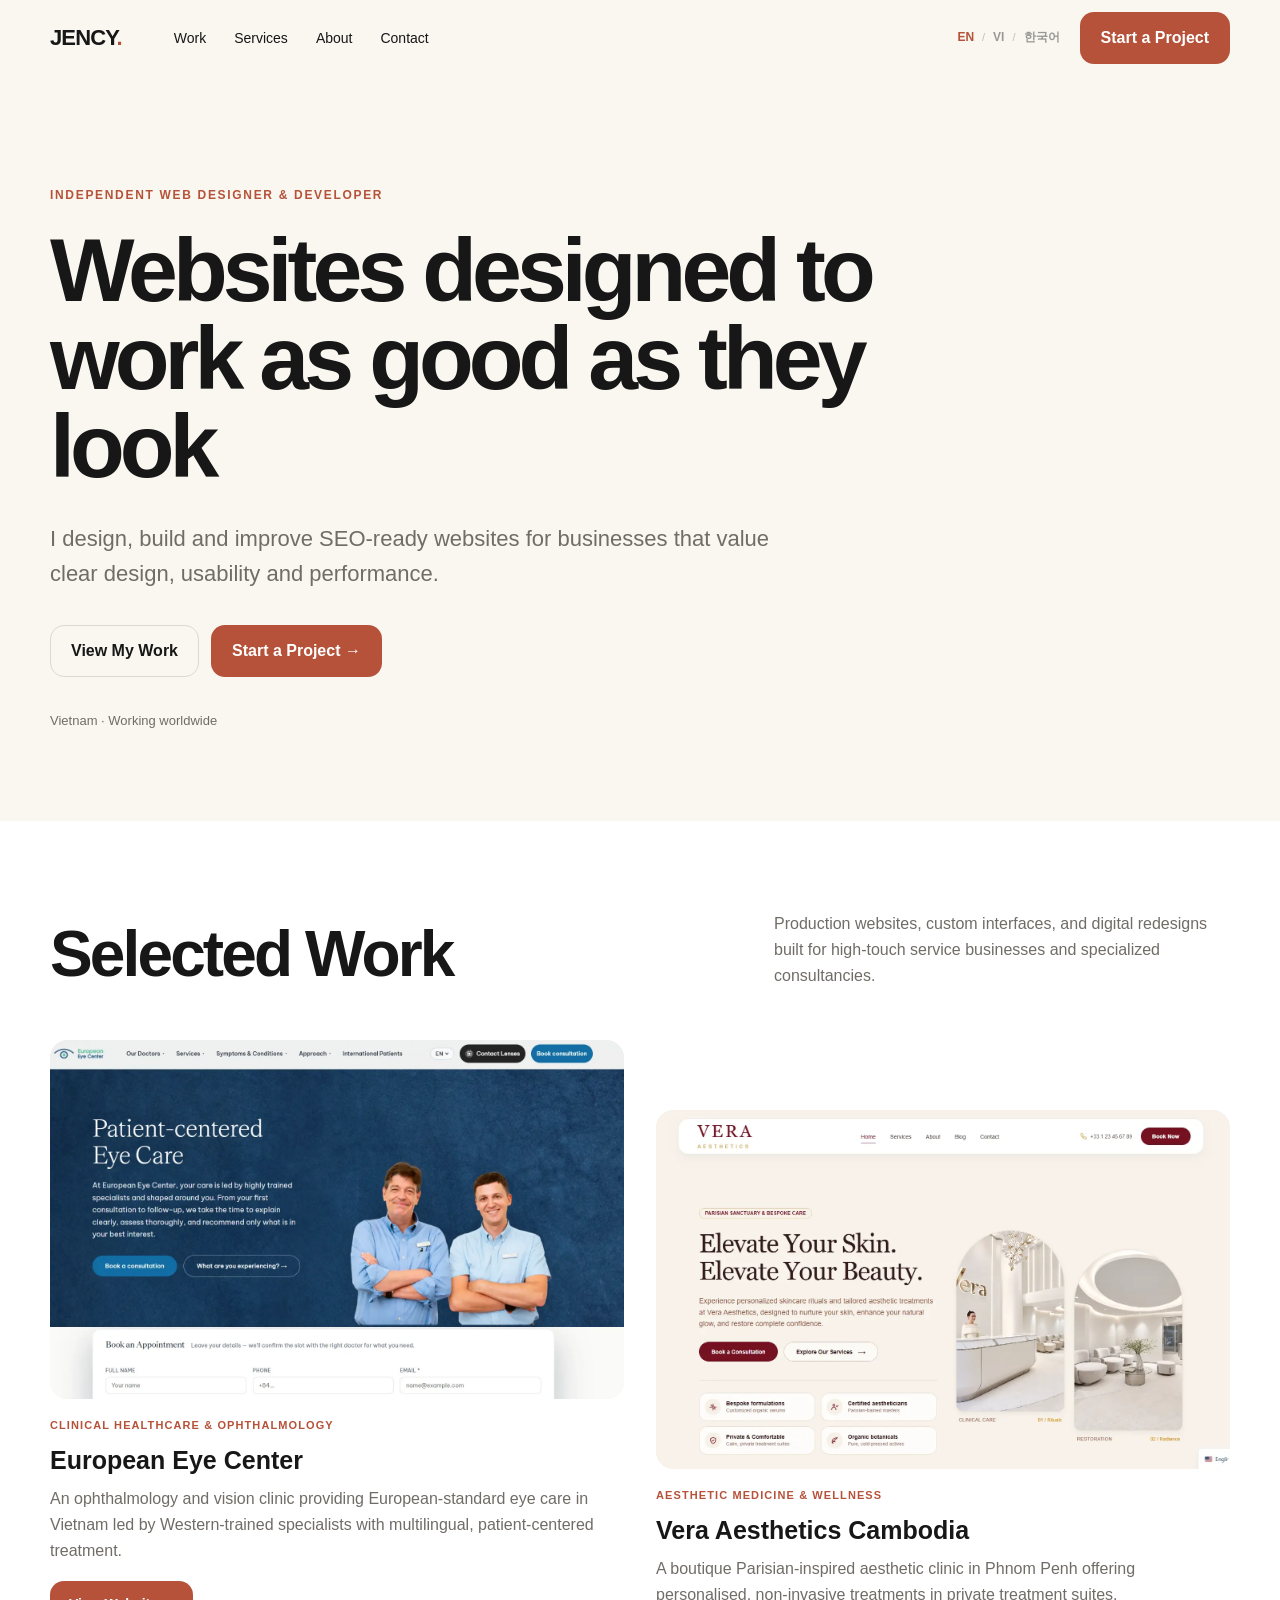
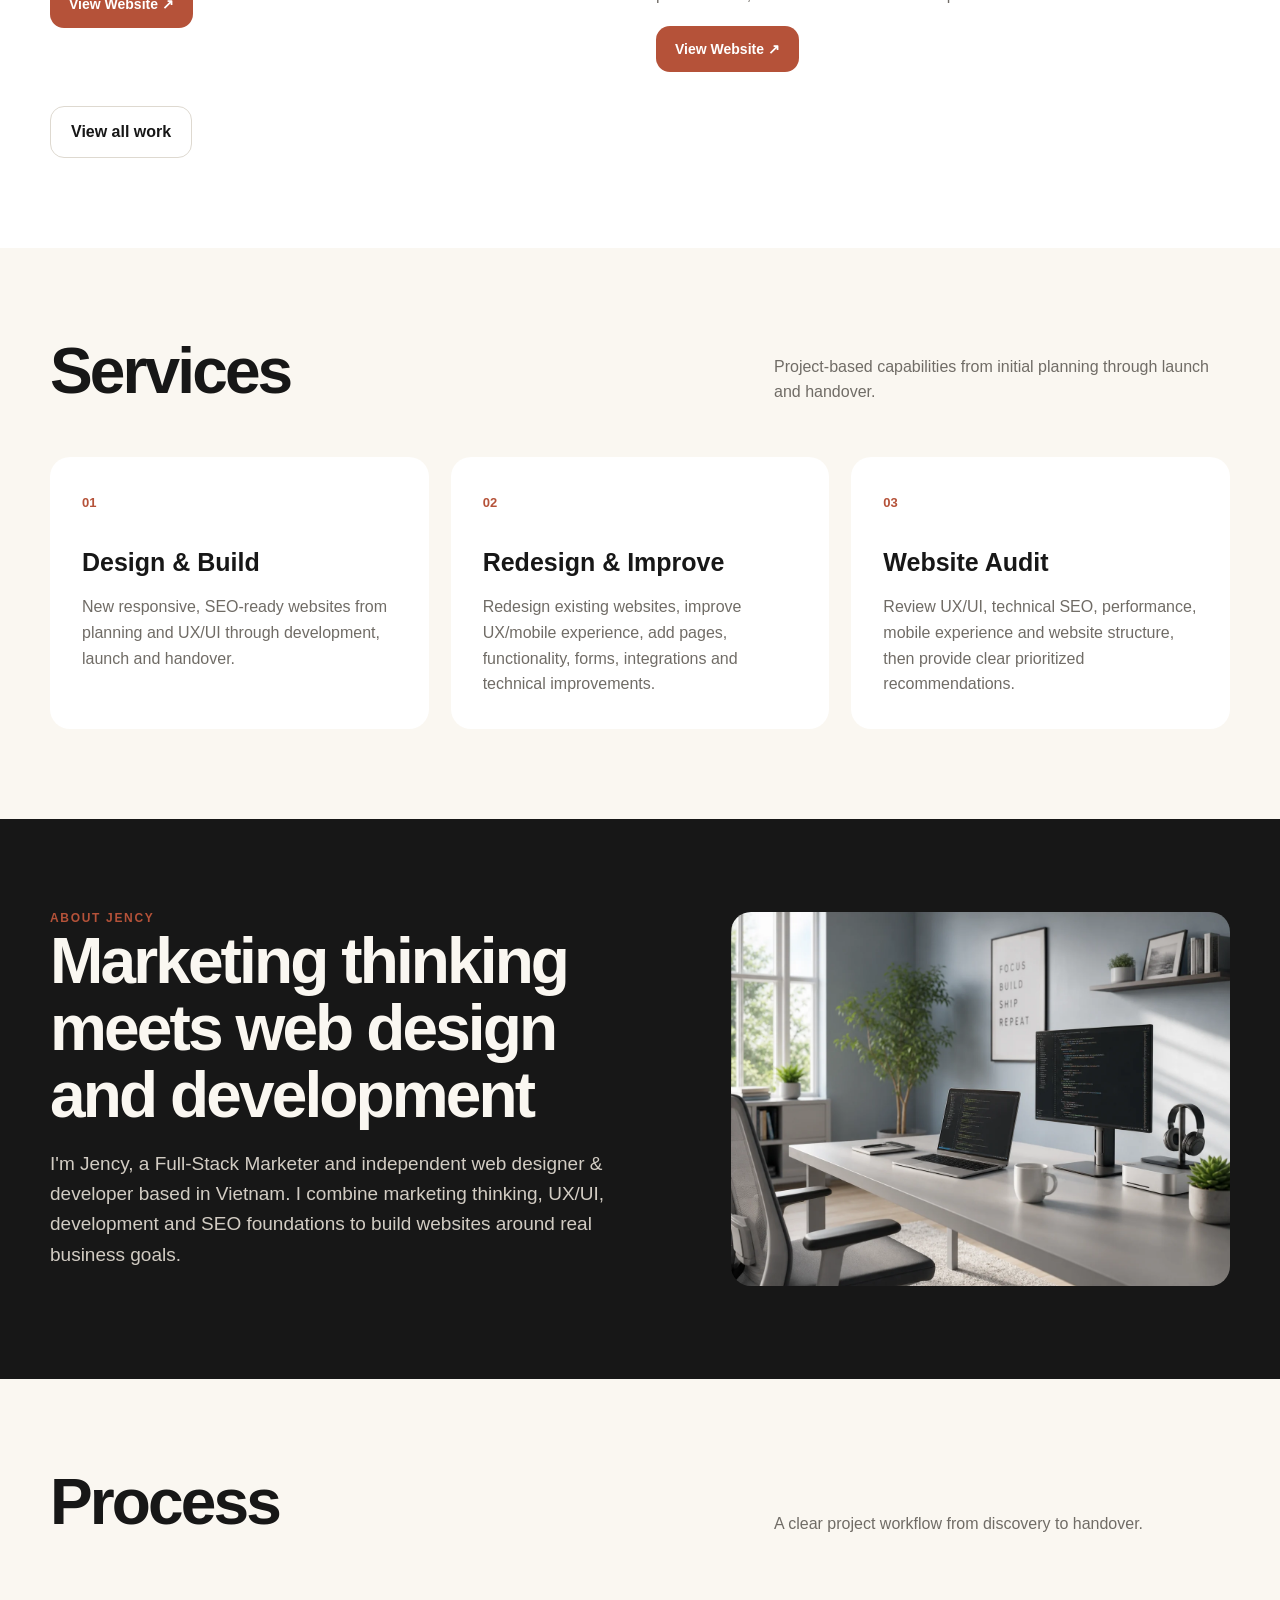
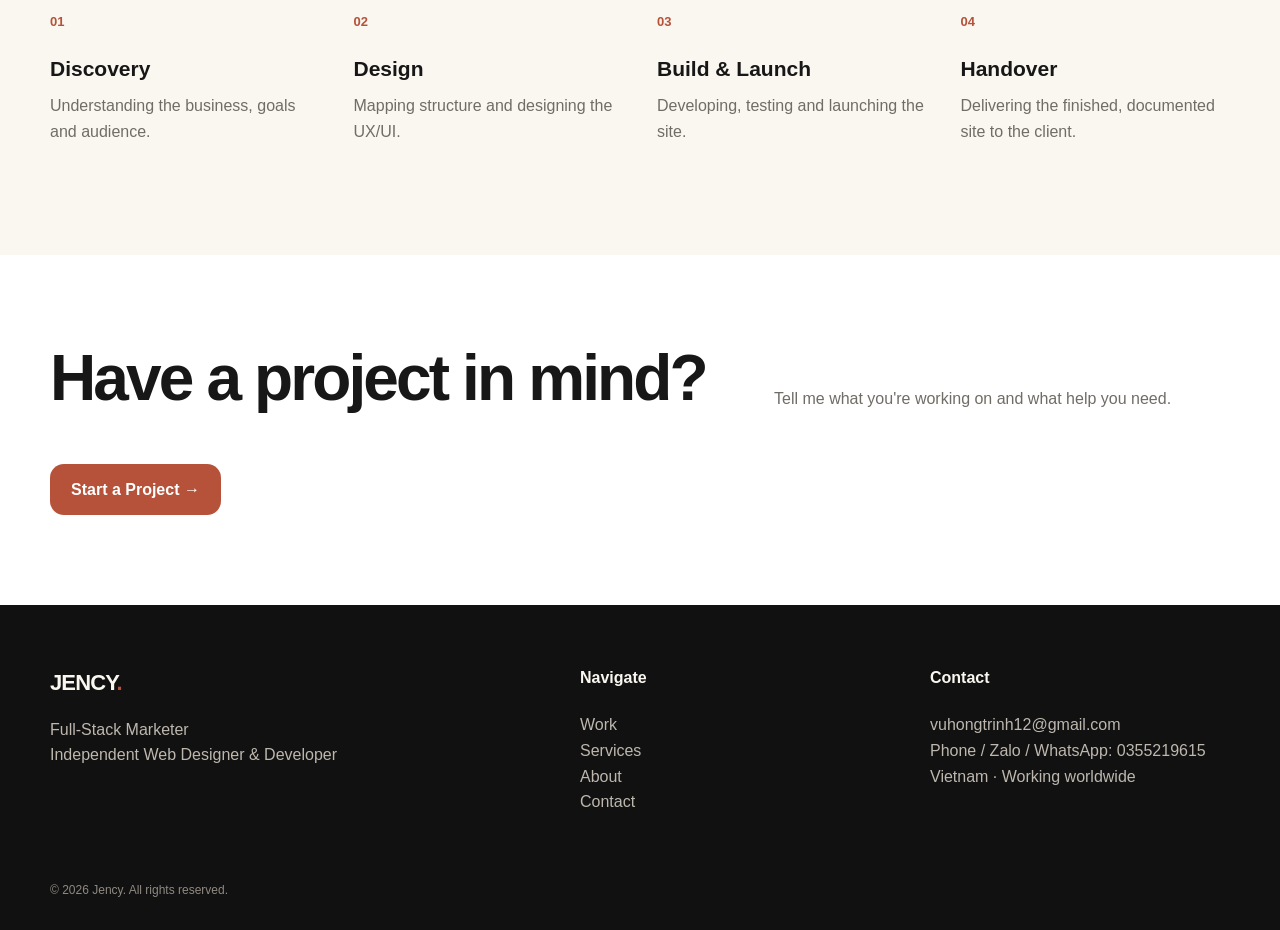
==== commit b57b020f: "Improve header spacing and update contact information" ====
--- a/index.html
+++ b/index.html
@@ -260,7 +260,7 @@
             </a>
 <br/>
 <a data-i18n="phone_zalo" href="tel:0355219615">
-              Phone / Zalo: 0355219615
+              Phone / Zalo / WhatsApp: 0355219615
             </a>
 <br/>
 
--- a/assets/style.css
+++ b/assets/style.css
@@ -12,3 +12,12 @@
 .language-switcher{display:flex;align-items:center;gap:6px;white-space:nowrap;margin-left:auto;margin-right:18px}.language-switcher button{appearance:none;border:0;background:transparent;color:var(--ink);padding:5px 2px;font:inherit;font-size:12px;font-weight:800;cursor:pointer;opacity:.42;transition:opacity .2s,color .2s}.language-switcher button:hover,.language-switcher button.active{opacity:1;color:var(--terra)}.language-switcher span{font-size:11px;opacity:.25}
 @media(max-width:850px){.language-switcher{margin-left:auto;margin-right:12px}.language-switcher button{font-size:11px}.nav{gap:10px}.menu{flex:0 0 auto}}
 @media(max-width:520px){.language-switcher{gap:4px;margin-right:6px}.language-switcher button{font-size:10px;padding:4px 1px}}
+
+
+/* Header brand/menu spacing */
+@media(min-width:851px){
+  .nav{justify-content:flex-start;}
+  .nav .brand{flex-shrink:0;margin-right:52px;}
+  .navlinks{flex-shrink:0;}
+  .language-switcher{margin-left:auto;}
+}
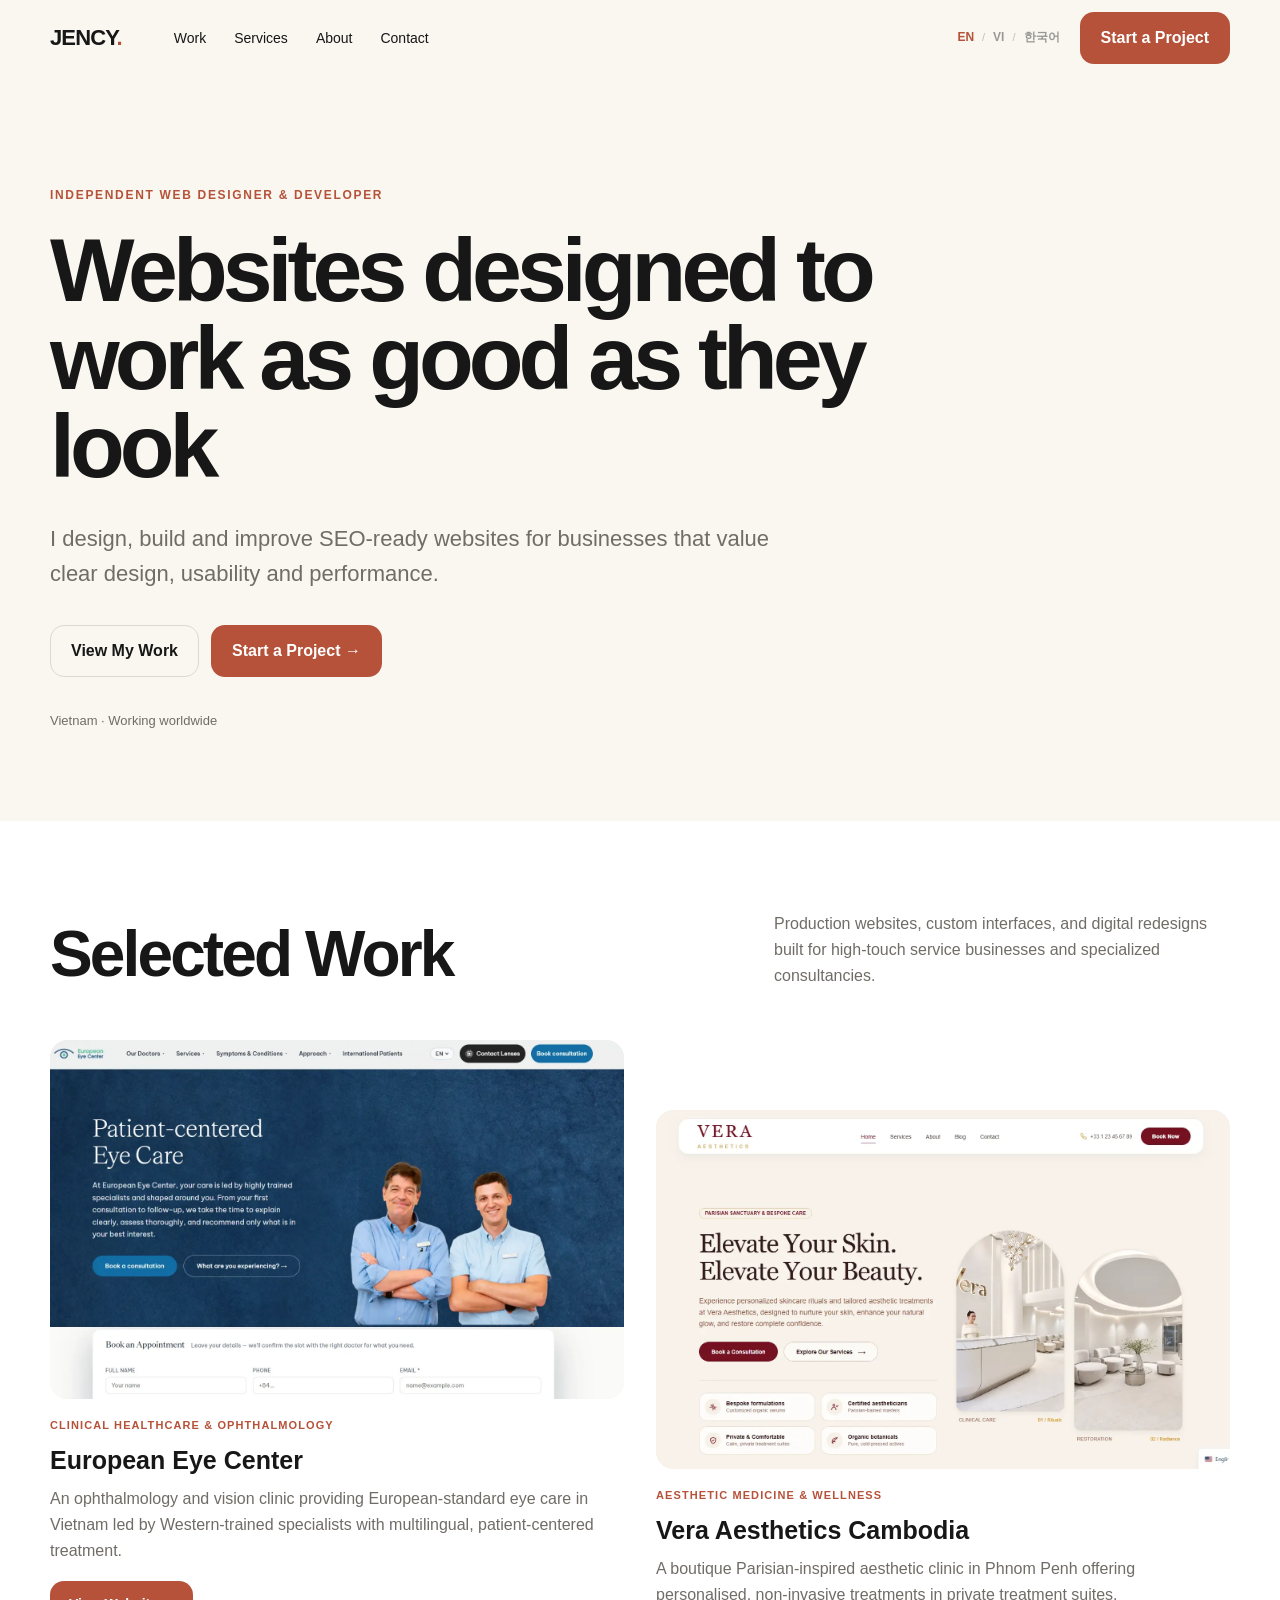
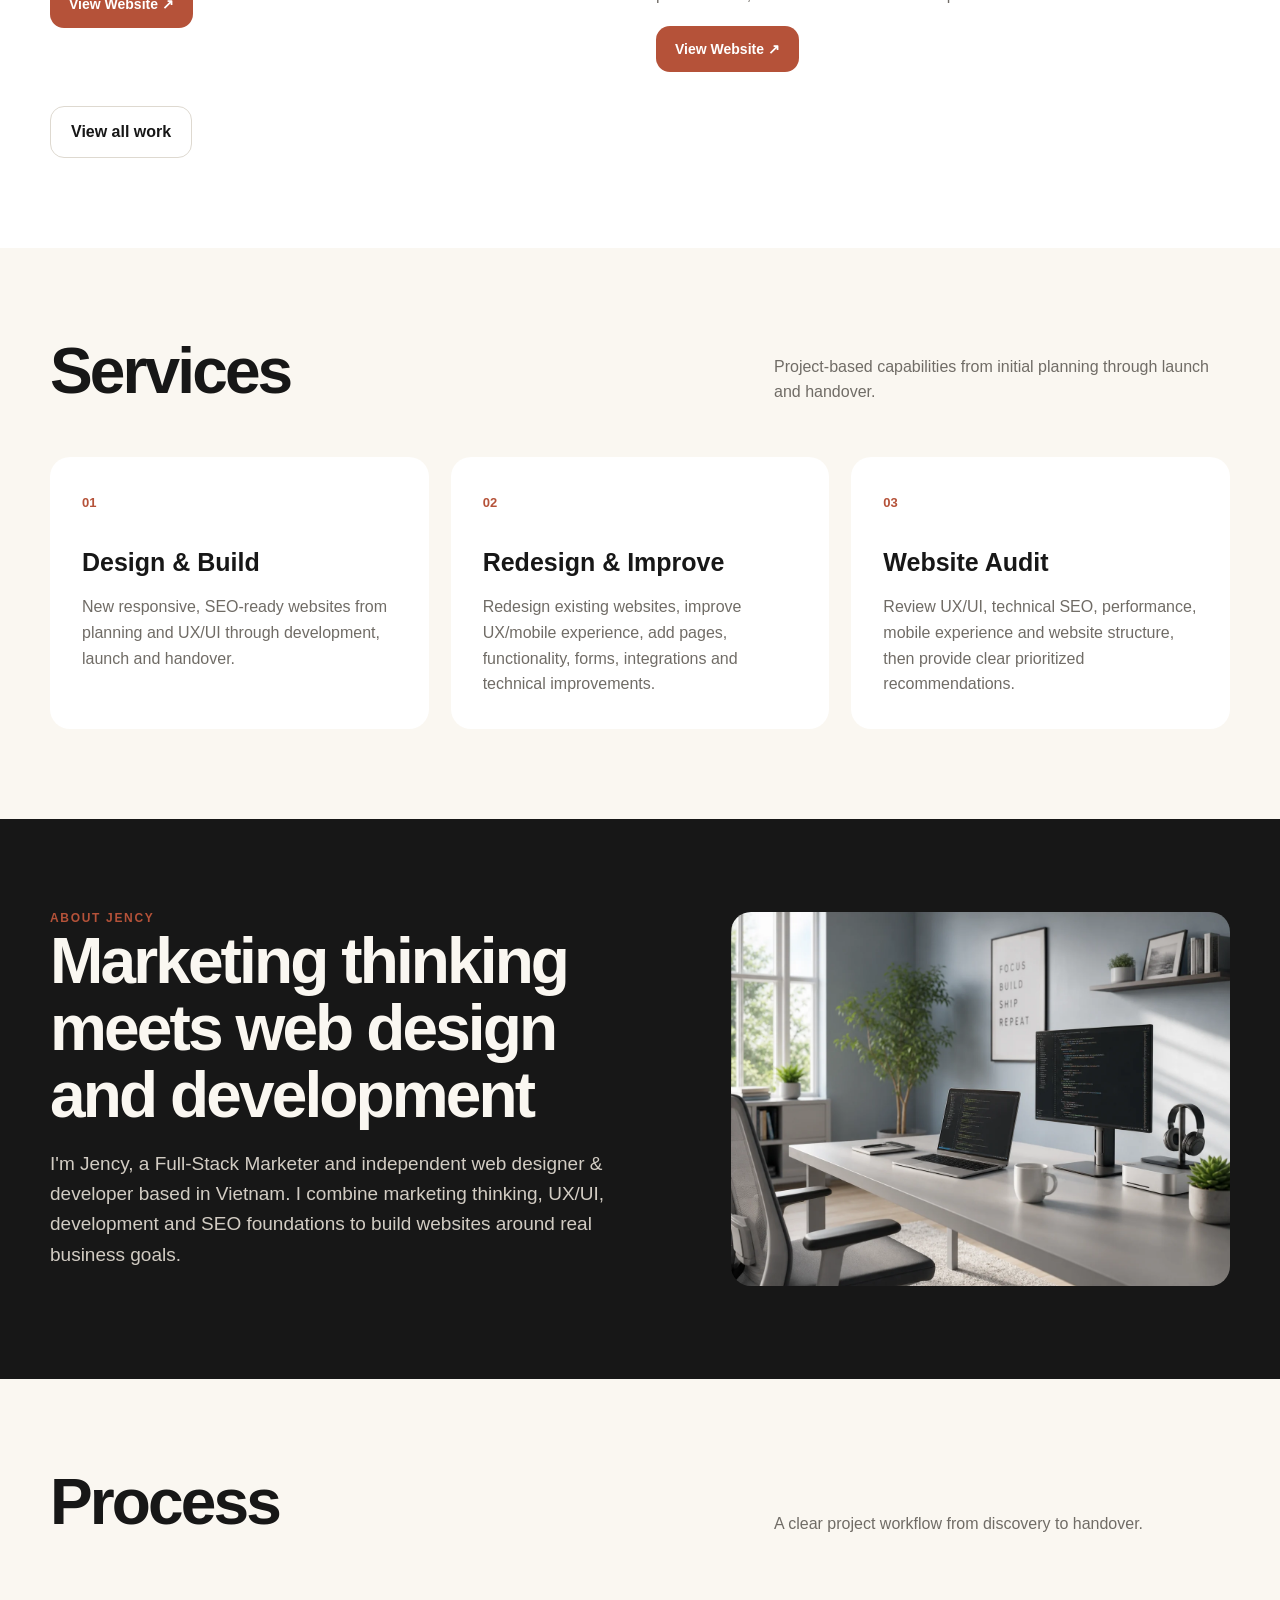
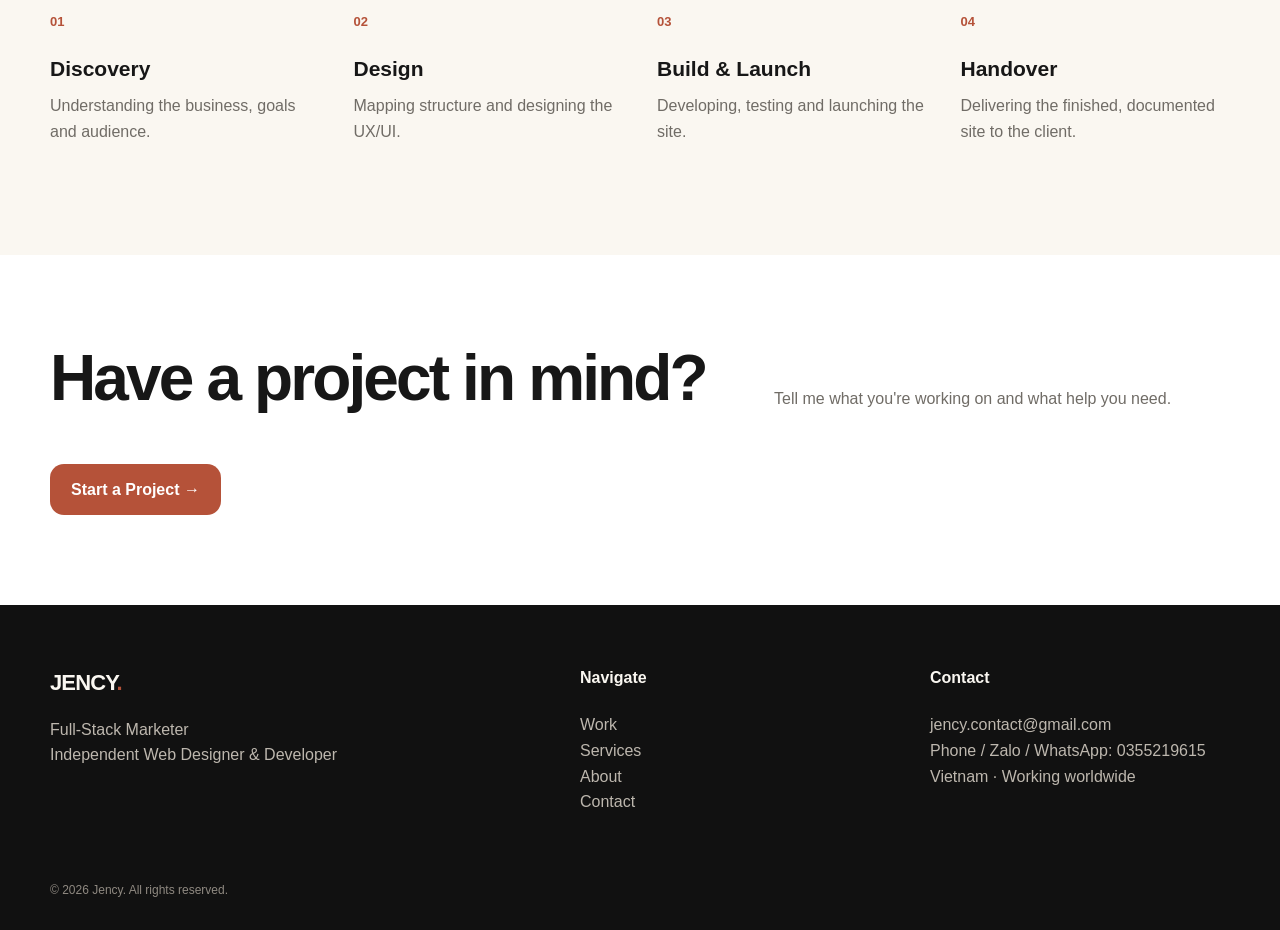
==== commit 4a4099f0: "Update contact email across website" ====
--- a/index.html
+++ b/index.html
@@ -255,8 +255,8 @@
 <div>
 <h4 data-i18n="nav_contact">Contact</h4>
 <p data-i18n-html="footer_contact_html">
-<a href="mailto:vuhongtrinh12@gmail.com">
-              vuhongtrinh12@gmail.com
+<a href="mailto:jency.contact@gmail.com">
+              jency.contact@gmail.com
             </a>
 <br/>
 <a data-i18n="phone_zalo" href="tel:0355219615">
